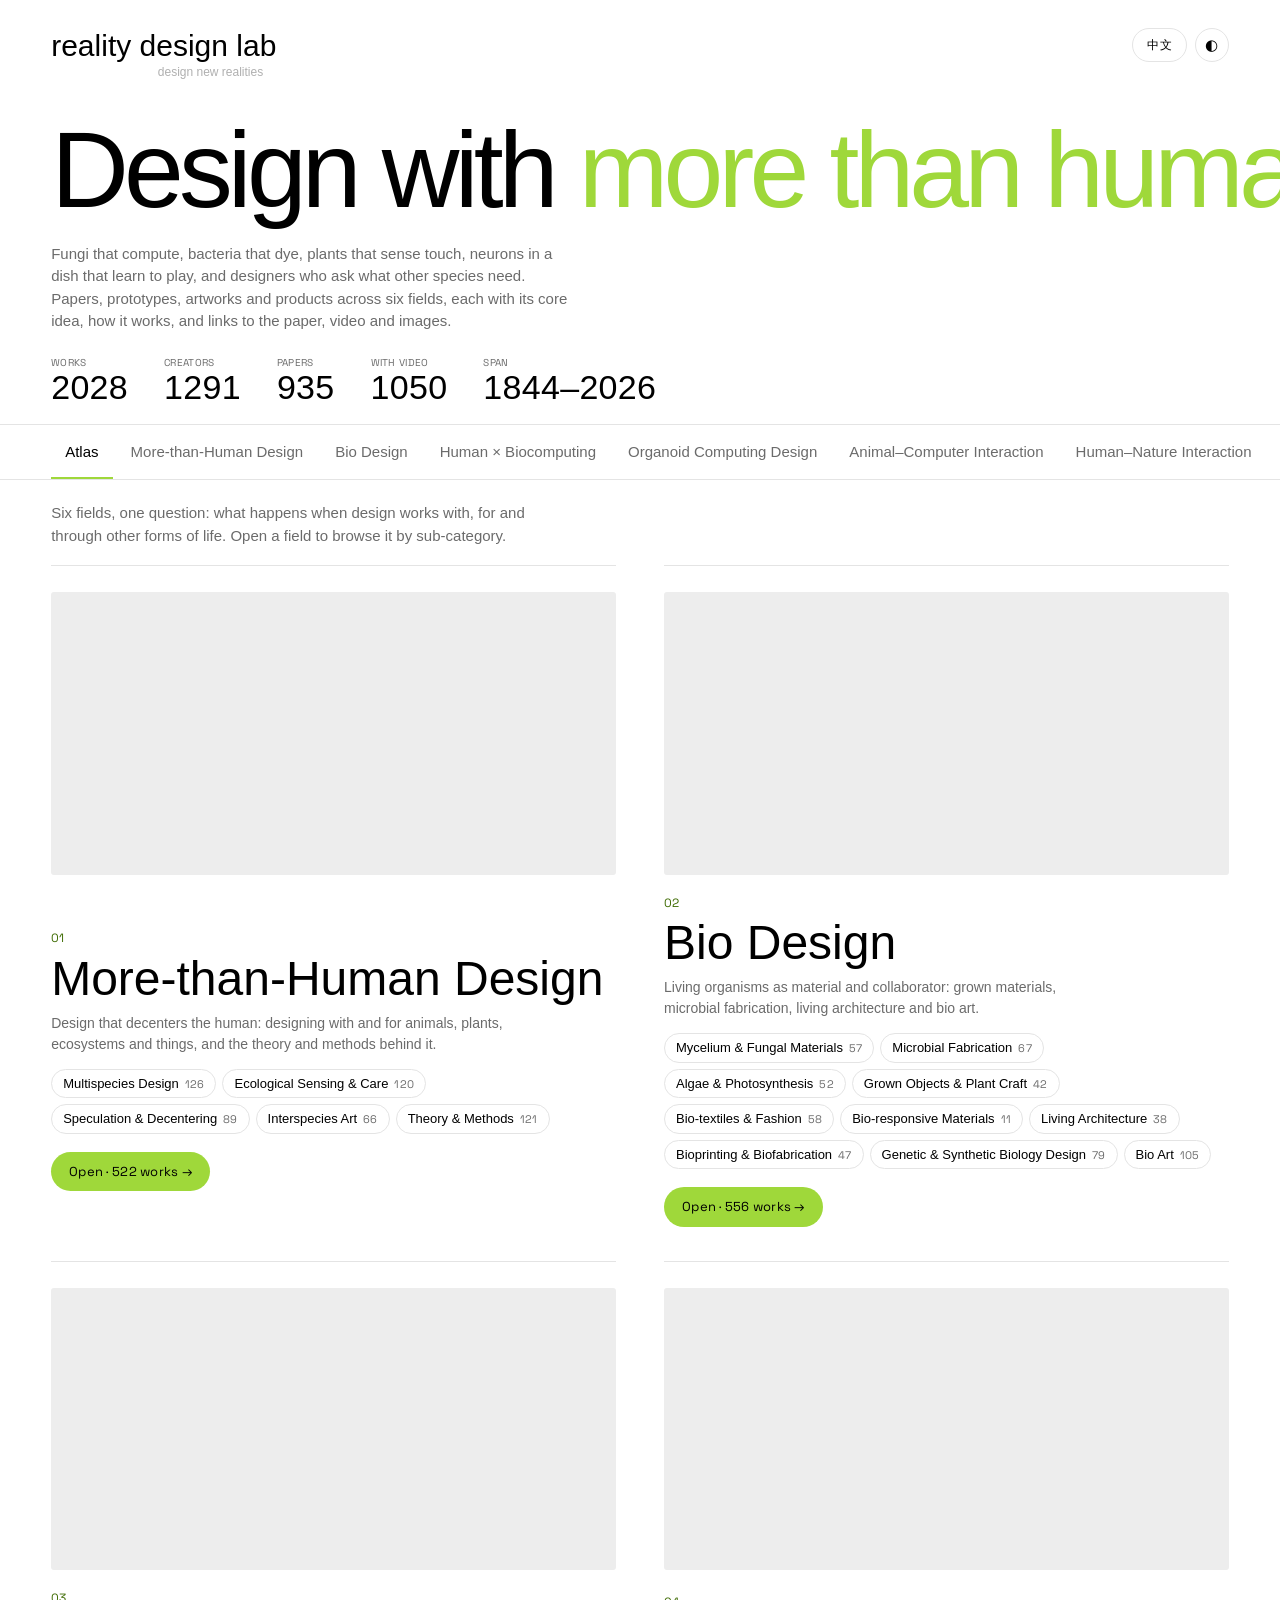
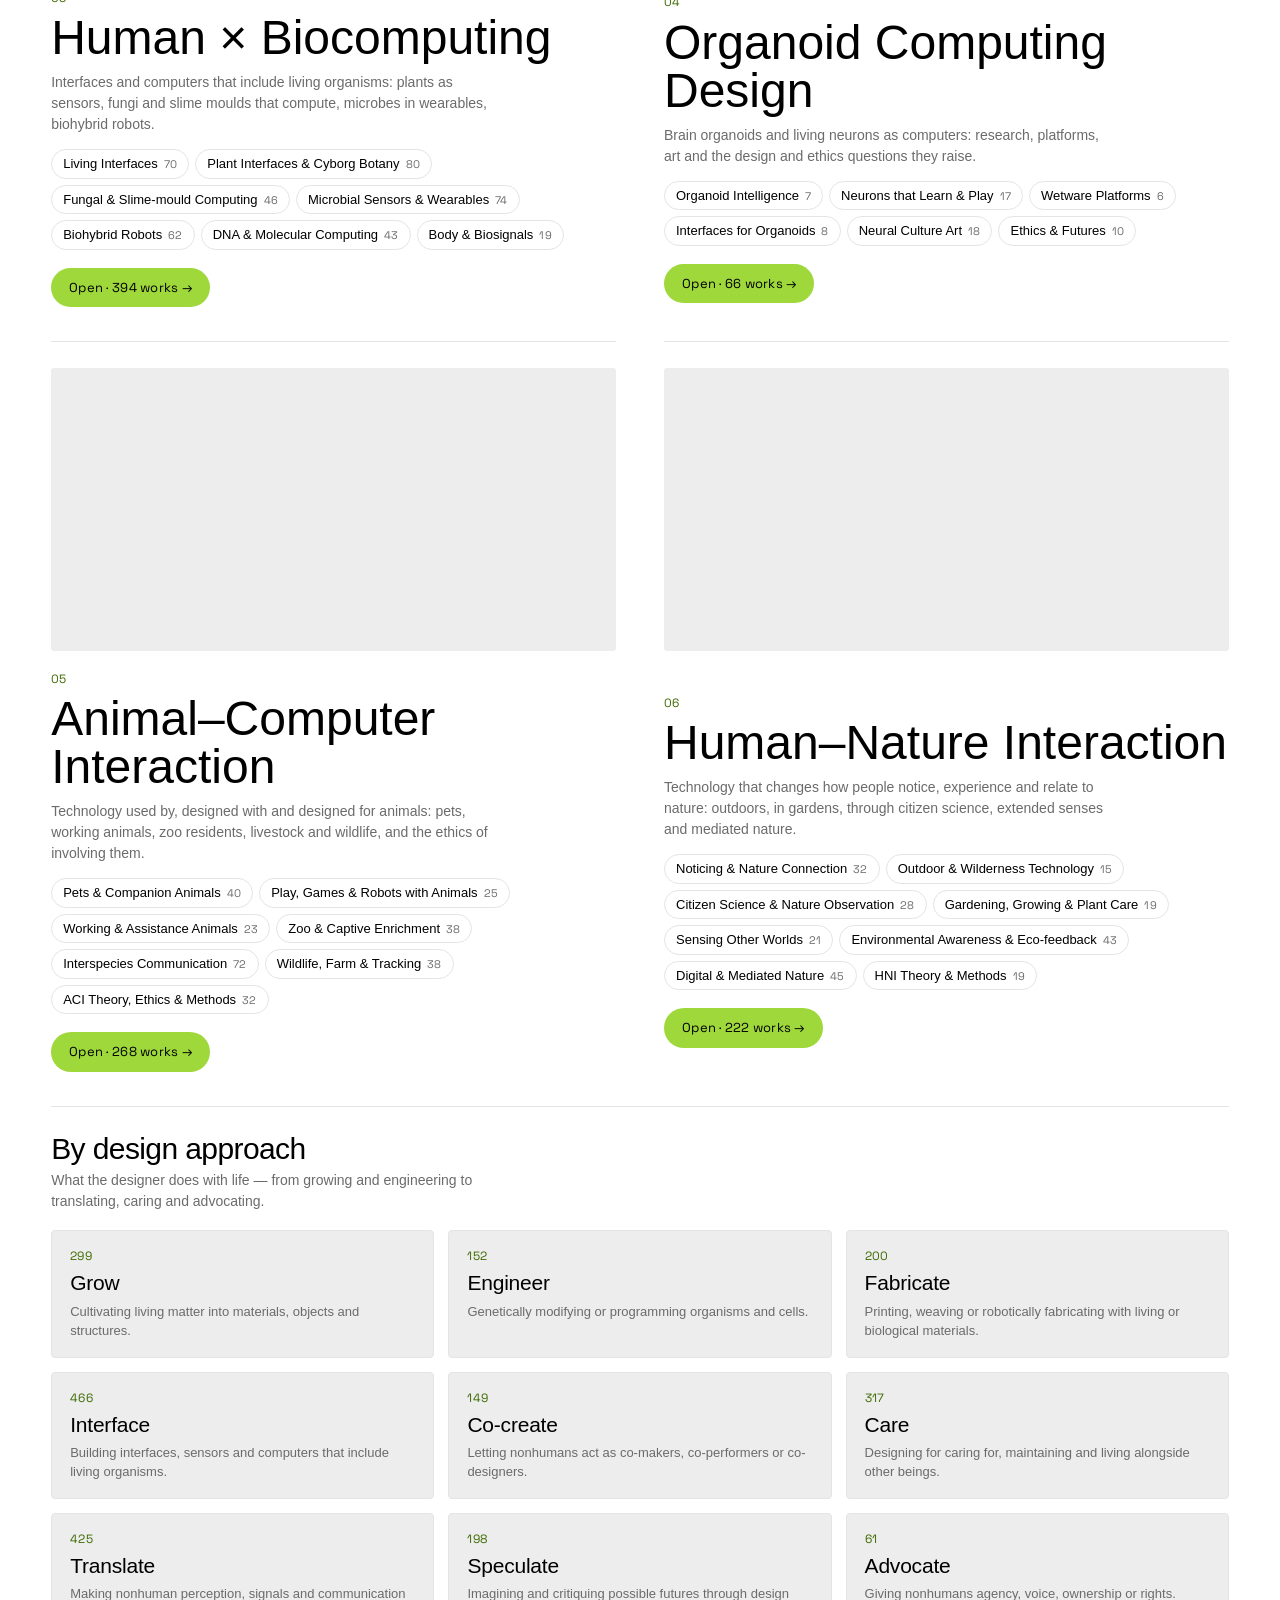
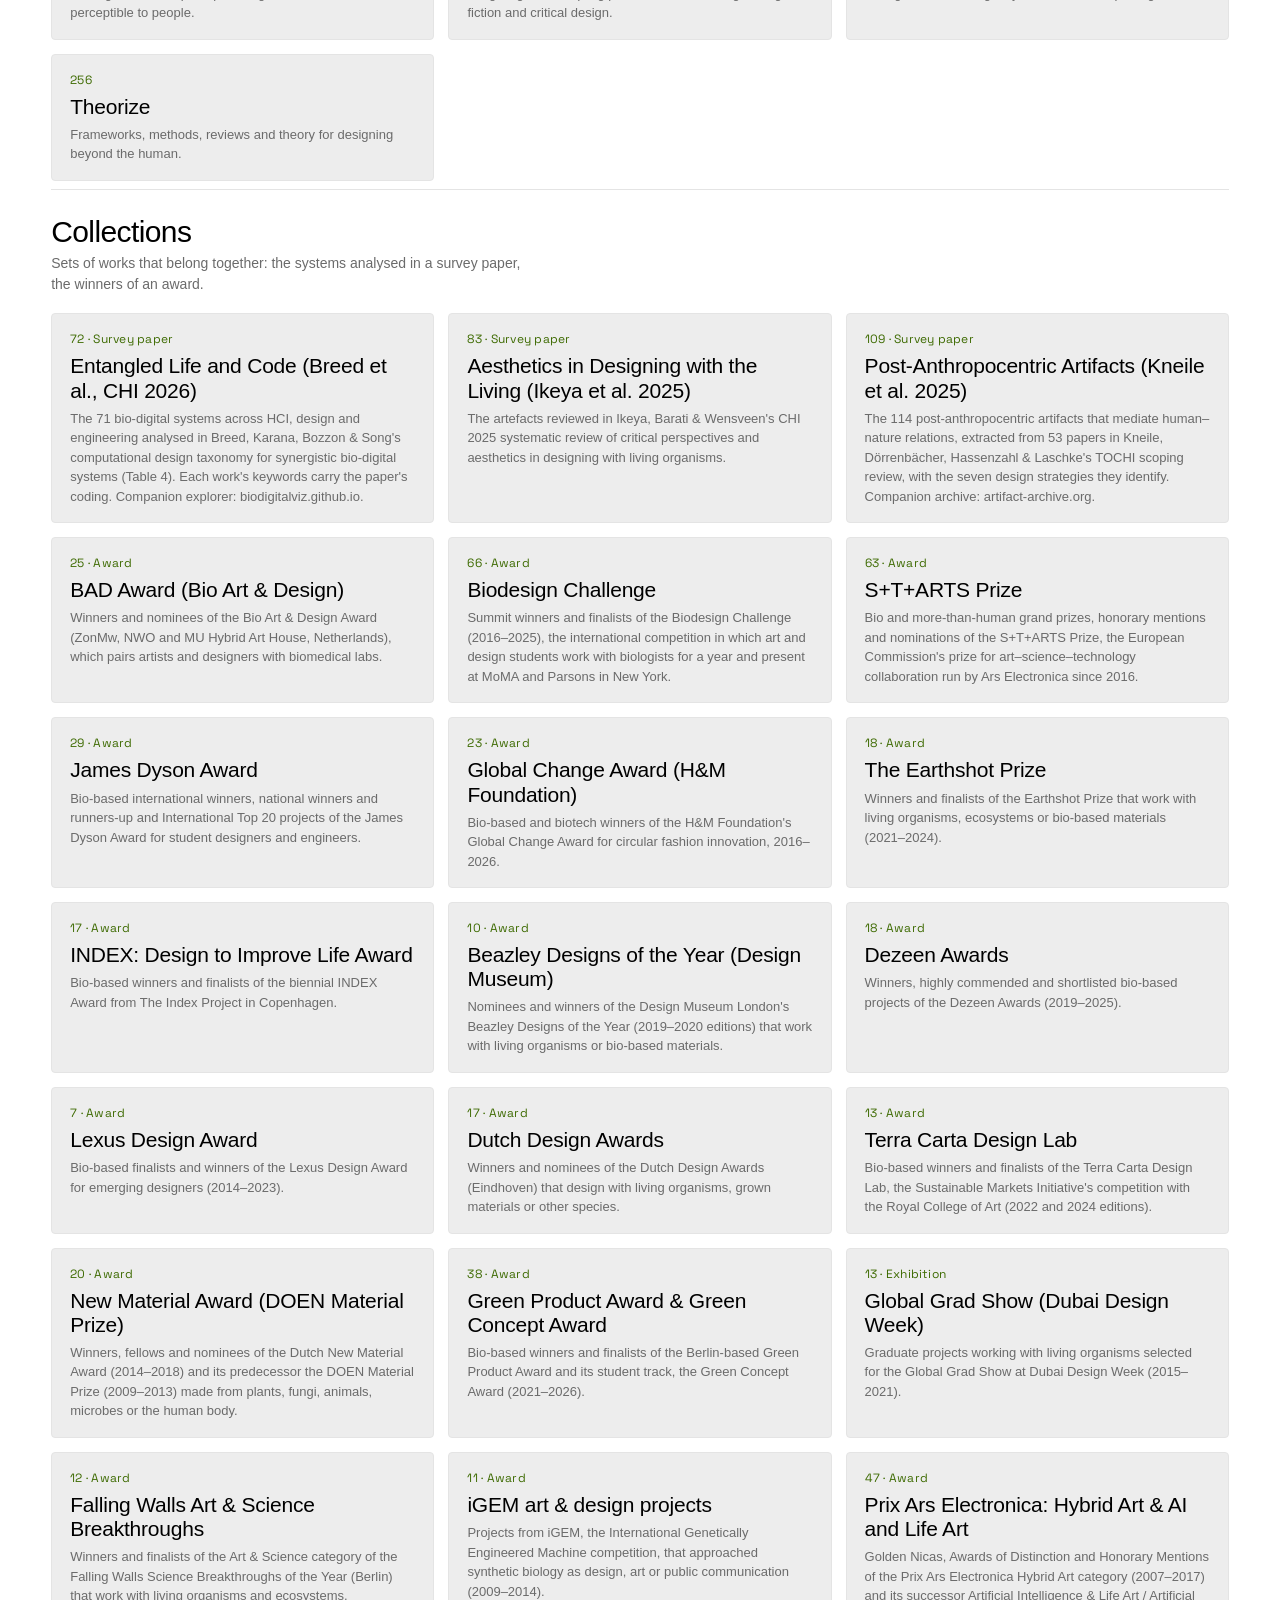
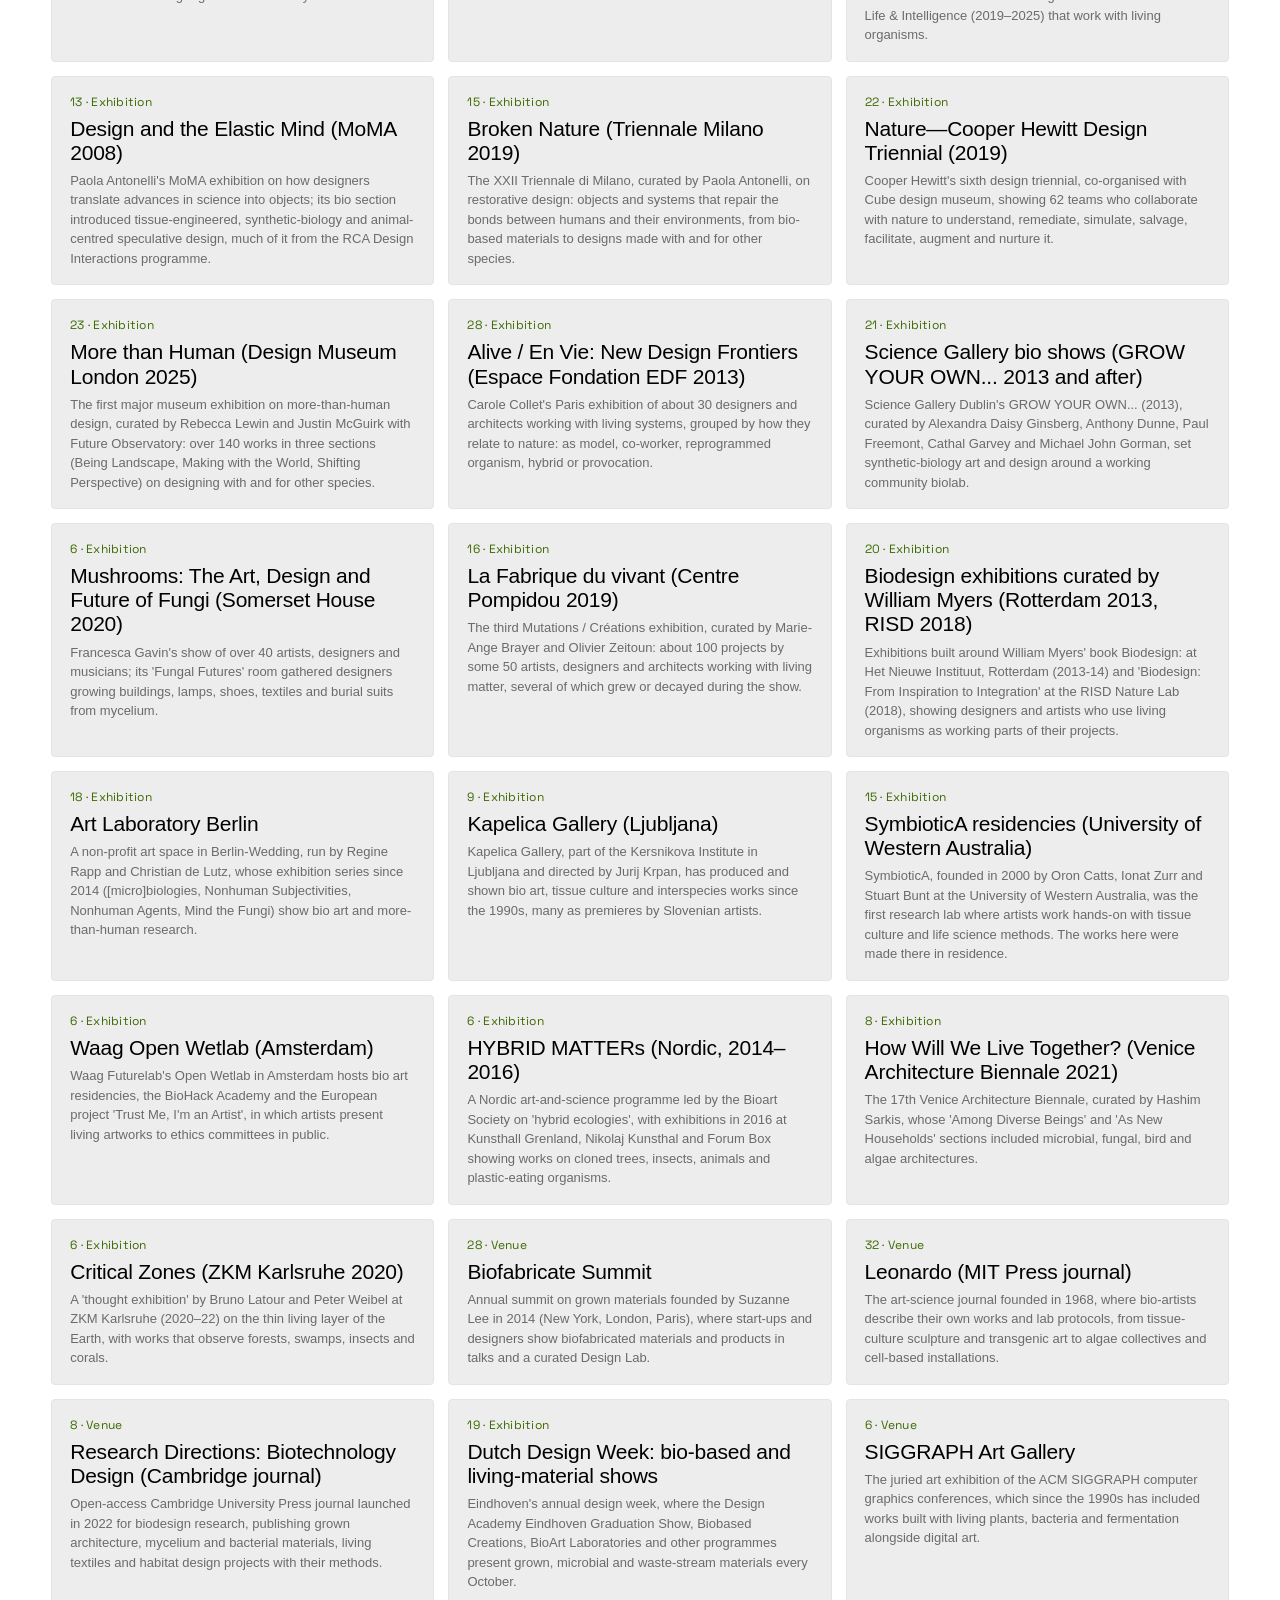
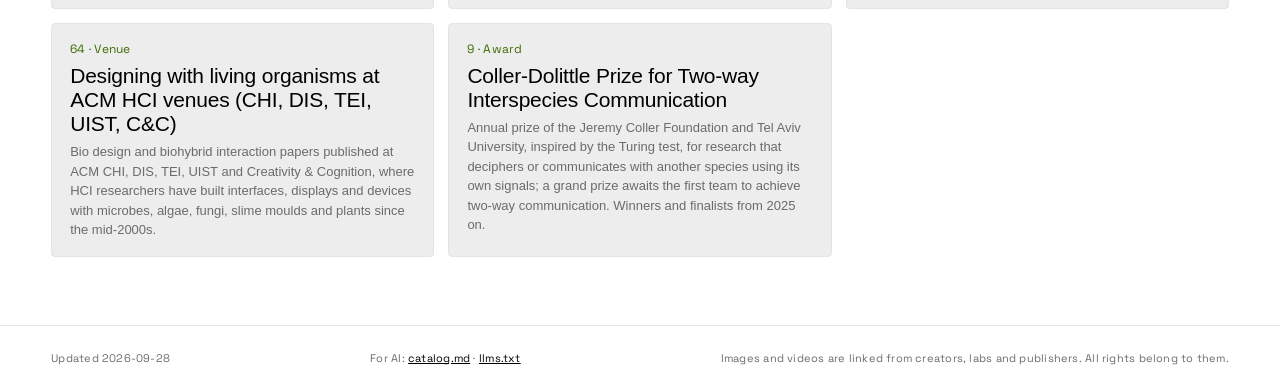
==== index.html @ b01ad22e "feat(orgs): nonhuman minds, AI × animals, digital minds & interspecies communication organizations (" ====
<!doctype html>
<html lang="en">
<head>
<meta charset="utf-8">
<meta name="viewport" content="width=device-width, initial-scale=1, viewport-fit=cover">
<title>More than Human Inspire</title>
<meta name="description" content="More-than-Human Design, Bio Design, Human × Biocomputing and Organoid Computing Design: papers, prototypes, artworks and products with images, videos and paper links. By Reality Design Lab.">
<meta property="og:title" content="More than Human Inspire">
<meta property="og:description" content="Design with more than humans: fungi that compute, bacteria that dye, plants that sense, neurons that learn. A bilingual gallery by Reality Design Lab.">
<link rel="alternate" type="text/markdown" href="catalog.md" title="Full catalog for AI (Markdown)">
<link rel="preconnect" href="https://fonts.googleapis.com">
<link rel="preconnect" href="https://fonts.gstatic.com" crossorigin>
<link href="https://fonts.googleapis.com/css2?family=Space+Grotesk:wght@400;500&display=swap" rel="stylesheet">
<link rel="stylesheet" href="assets/app.css?v=1790591097">
</head>
<body>

<header class="masthead">
  <div class="masthead__top">
    <a class="brand" href="https://reality.design" target="_blank" rel="noopener" aria-label="reality design lab">
      <span class="brand__name">reality design lab</span>
      <span class="brand__tag">design new realities</span>
    </a>
    <div class="masthead__tools">
      <button class="lang-toggle mono" id="langToggle" type="button" aria-label="Switch language"></button>
      <button class="theme-toggle mono" id="themeToggle" type="button" aria-label="Toggle light or dark theme">◐</button>
    </div>
  </div>
  <h1 class="title" data-i18n-html="title"></h1>
  <p class="lede" data-i18n="lede"></p>
  <dl class="stats mono" id="stats"></dl>
</header>

<nav class="tabs" id="tabs" role="tablist" aria-label="Views"></nav>

<section class="filters" id="filters" aria-label="Filters">
  <div class="filters__row">
    <label class="search">
      <span class="visually-hidden" data-i18n="search_label"></span>
      <input id="q" type="search" autocomplete="off">
    </label>
    <div class="chips" id="eraChips"></div>
    <select id="sort" class="mono" aria-label="Sort">
      <option value="new" data-i18n="sort_new"></option>
      <option value="old" data-i18n="sort_old"></option>
      <option value="creator" data-i18n="sort_creator"></option>
    </select>
    <button id="hasVideo" class="chip" type="button" aria-pressed="false" data-i18n="has_video"></button>
    <button id="hasPaper" class="chip" type="button" aria-pressed="false" data-i18n="has_paper"></button>
    <button id="clear" class="mono clear" type="button" data-i18n="clear"></button>
  </div>
  <div class="facets" id="facetChips"></div>
  <div class="active-creator mono" id="activeCreator" hidden></div>
</section>

<main id="main">
  <div id="view-atlas" class="view"><div id="atlas"></div></div>
  <div id="view-field" class="view"><div id="fieldHead"></div><div id="fieldGrid"></div></div>
  <div id="view-collections" class="view"><div id="collectionList"></div></div>
  <div id="view-orgs" class="view"><div id="orgHead"></div><div id="orgList"></div></div>
  <div id="view-works" class="view"><p class="count mono" id="worksCount"></p><div class="grid" id="grid"></div></div>
  <div id="view-papers" class="view"><div id="papersHead"></div><div id="paperTable"></div></div>
  <div id="view-creators" class="view"><div id="creatorList"></div></div>
  <div id="view-starred" class="view"><div id="starredHead"></div><div class="grid" id="starGrid"></div></div>
  <p class="empty" id="empty" hidden></p>
</main>

<footer class="foot mono">
  <span id="generated"></span>
  <span data-i18n-html="foot_ai"></span>
  <span data-i18n="foot_rights"></span>
</footer>

<dialog id="player" class="player" aria-label="Work details">
  <div class="player__inner">
    <div class="player__media" id="playerMedia"></div>
    <aside class="player__info" id="playerInfo"></aside>
    <button class="player__close mono" id="playerClose" type="button" aria-label="Close">ESC ✕</button>
    <button class="player__nav player__nav--prev" id="prev" type="button" aria-label="Previous">←</button>
    <button class="player__nav player__nav--next" id="next" type="button" aria-label="Next">→</button>
  </div>
</dialog>

<div class="toast mono" id="toast" role="status" hidden></div>

<script src="data/entries.js?v=1790591097"></script>
<script src="assets/i18n.js?v=1790591097"></script>
<script src="assets/export.js?v=1790591097"></script>
<script src="assets/app.js?v=1790591097"></script>
</body>
</html>
---- assets/app.css ----
@font-face { font-family: "NeueMontreal"; src: url("https://reality.design/_next/static/media/7ea4fad17578d667-s.p.woff2") format("woff2"); font-weight: 300; font-style: normal; font-display: swap; }
@font-face { font-family: "NeueMontreal"; src: url("https://reality.design/_next/static/media/2083ff70ac450b74-s.p.woff2") format("woff2"); font-weight: 400; font-style: normal; font-display: swap; }
@font-face { font-family: "NeueMontreal"; src: url("https://reality.design/_next/static/media/26526ac531e30f7a-s.p.woff2") format("woff2"); font-weight: 400; font-style: italic; font-display: swap; }
@font-face { font-family: "NeueMontreal"; src: url("https://reality.design/_next/static/media/d35191c5da15b061-s.p.woff2") format("woff2"); font-weight: 500; font-style: normal; font-display: swap; }
@font-face { font-family: "NeueMontreal"; src: url("https://reality.design/_next/static/media/c8be08e29f82f2cc-s.p.woff2") format("woff2"); font-weight: 700; font-style: normal; font-display: swap; }

/* NeueMontreal is loaded from reality.design (licensed there; not redistributed in this repo). */
/* Reality Design Lab palette (white / #ededed / greys / black) with a lichen-green accent for More than Human */
:root {
  --bg: #0a0a0a;
  --bg-2: #171717;
  --ink: #f4f4f4;
  --muted: #9b9b9b;
  --line: #272727;
  --brand-sub: #6b6b6b;
  --accent: #b5e655;
  --accent-text: #c3ee6e;
  --accent-ink: #000;
  --card: #111;
  --shadow: 0 30px 80px rgba(0, 0, 0, .6);
  --serif: "NeueMontreal", "Helvetica Neue", Arial, "PingFang SC", "Noto Sans SC", sans-serif;
  --sans: "NeueMontreal", "Helvetica Neue", Arial, "PingFang SC", "Noto Sans SC", sans-serif;
  --mono: "Space Grotesk", "Helvetica Neue", Arial, "PingFang SC", sans-serif;
  color-scheme: dark;
}
:root[data-theme="light"] {
  --bg: #fff;
  --bg-2: #ededed;
  --ink: #000;
  --muted: #6b6b6b;
  --line: #e4e4e4;
  --brand-sub: #b0b0b0;
  --accent: #9fd83a;
  --accent-text: #3d6a00;
  --accent-ink: #000;
  --card: #fff;
  --shadow: 0 30px 80px rgba(0, 0, 0, .12);
  color-scheme: light;
}
@media (prefers-color-scheme: light) {
  :root:not([data-theme="dark"]) {
    --bg: #fff; --bg-2: #ededed; --ink: #000; --muted: #6b6b6b; --line: #e4e4e4; --brand-sub: #b0b0b0;
    --accent: #9fd83a; --accent-text: #3d6a00; --accent-ink: #000; --card: #fff; --shadow: 0 30px 80px rgba(0, 0, 0, .12);
    color-scheme: light;
  }
}

* { box-sizing: border-box; }
html { scroll-behavior: smooth; }
body {
  margin: 0; background: var(--bg); color: var(--ink);
  font: 15px/1.5 var(--sans); -webkit-font-smoothing: antialiased;
  overflow-x: hidden;
}
.mono { font-family: var(--mono); letter-spacing: .02em; }
.zh { font-family: "PingFang SC", "Noto Sans SC", var(--sans); }
[hidden] { display: none !important; }
.visually-hidden { position: absolute; width: 1px; height: 1px; overflow: hidden; clip: rect(0 0 0 0); }
button { font: inherit; color: inherit; cursor: pointer; }
a { color: inherit; }


/* ---------- masthead ---------- */
.masthead { padding: 28px clamp(16px, 4vw, 56px) 20px; border-bottom: 1px solid var(--line); }
.masthead__top { display: flex; justify-content: space-between; align-items: flex-start; gap: 12px; }
/* The reality.design wordmark, same type, sizes and greys as the lab site's header. */
.brand { display: inline-block; width: 13.25rem; max-width: 100%; text-align: right; text-decoration: none; font-family: "NeueMontreal", "Helvetica Neue", Arial, sans-serif; font-weight: 400; }
.brand__name { display: block; white-space: nowrap; font-size: 1.875rem; line-height: 2.25rem; color: var(--ink); }
.brand__tag { display: block; font-size: .75rem; line-height: 1.43; color: var(--brand-sub); transition: color .15s; }
.brand:hover .brand__tag { color: var(--ink); }
.theme-toggle { background: none; border: 1px solid var(--line); border-radius: 99px; width: 34px; height: 34px; }
.title {
  font: 400 clamp(22px, 8.4vw, 150px)/1 var(--serif); letter-spacing: -.045em;
  margin: 36px 0 18px; white-space: nowrap;
  animation: rise .9s cubic-bezier(.2, .7, .1, 1) both;
}
.title em { color: var(--accent); font-style: normal; }
:lang(zh) .title { font-size: clamp(28px, 9.6vw, 160px); letter-spacing: -.02em; }
.lede { max-width: 62ch; color: var(--muted); margin: 0 0 22px; animation: rise .9s .12s cubic-bezier(.2, .7, .1, 1) both; }
.lede .zh { display: inline-block; margin-top: 6px; font-size: 14px; }
.stats { display: flex; flex-wrap: wrap; gap: 8px 36px; margin: 0; animation: rise .9s .22s both; }
.stats div { display: flex; flex-direction: column; }
.stats dt { font-size: 10px; color: var(--muted); text-transform: uppercase; }
.stats dd { margin: 0; font: 400 34px/1 var(--serif); }
@keyframes rise { from { opacity: 0; transform: translateY(14px); } to { opacity: 1; transform: none; } }

/* ---------- tabs + filters ---------- */
.tabs { display: flex; gap: 4px; padding: 0 clamp(16px, 4vw, 56px); border-bottom: 1px solid var(--line); overflow-x: auto; }
.tab {
  background: none; border: 0; padding: 16px 14px 14px; font-size: 15px; color: var(--muted);
  border-bottom: 2px solid transparent; white-space: nowrap;
}
.tab .zh { font-size: 12px; margin-left: 4px; }
.tab[aria-selected="true"] { color: var(--ink); border-bottom-color: var(--accent); }

.filters {
  position: sticky; top: 0; z-index: 20; background: color-mix(in srgb, var(--bg) 88%, transparent);
  backdrop-filter: blur(14px); -webkit-backdrop-filter: blur(14px);
  padding: 12px clamp(16px, 4vw, 56px); border-bottom: 1px solid var(--line);
  display: flex; flex-direction: column; gap: 10px;
}
.filters__row { display: flex; flex-wrap: wrap; gap: 10px; align-items: center; }
.search { flex: 1 1 240px; min-width: 0; }
.search input {
  width: 100%; background: var(--bg-2); border: 1px solid var(--line); color: var(--ink);
  border-radius: 8px; padding: 9px 12px; font: 14px var(--sans); outline: none;
}
.search input:focus { border-color: var(--accent); }
select, .clear {
  background: var(--bg-2); border: 1px solid var(--line); color: var(--ink);
  border-radius: 8px; padding: 8px 10px; font-size: 12px;
}
.chips { display: flex; gap: 6px; flex-wrap: wrap; }
.chips--interaction { flex-wrap: nowrap; overflow-x: auto; padding-bottom: 2px; scrollbar-width: thin; }
.chip {
  border: 1px solid var(--line); background: transparent; border-radius: 99px;
  padding: 5px 11px; font: 12px var(--mono); white-space: nowrap; color: var(--ink);
  transition: background .15s, border-color .15s;
}
.chip small { color: var(--muted); margin-left: 4px; }
.chip .zh { font-size: 11px; color: var(--muted); margin-left: 4px; }
.chip:hover { border-color: var(--muted); }
.chip[aria-pressed="true"] { background: var(--accent); color: var(--accent-ink); border-color: var(--accent); }
.chip[aria-pressed="true"] small, .chip[aria-pressed="true"] .zh { color: var(--accent-ink); opacity: .75; }
.active-creator { font-size: 12px; display: flex; gap: 8px; align-items: center; }
.active-creator button { background: none; border: 1px solid var(--line); border-radius: 99px; padding: 2px 9px; }

/* ---------- works grid ---------- */
main { padding: 22px clamp(16px, 4vw, 56px) 60px; min-height: 60vh; }
.view { display: none; }
.view.is-on { display: block; }
.count { color: var(--muted); font-size: 12px; margin: 0 0 16px; }
.grid { align-items: start; display: grid; grid-template-columns: repeat(auto-fill, minmax(min(100%, 270px), 1fr)); gap: 28px 20px; }
.card { background: none; border: 0; padding: 0; text-align: left; display: flex; flex-direction: column; justify-content: flex-start; align-self: start; width: 100%; }
.card__media { position: relative; aspect-ratio: 16 / 10; background: var(--bg-2); overflow: hidden; border-radius: 3px; }
.card__media img, .card__media video { width: 100%; height: 100%; object-fit: cover; display: block; transition: transform .6s cubic-bezier(.2, .7, .1, 1), filter .4s; filter: saturate(.85); }
.card:hover .card__media img, .card:hover .card__media video, .card:focus-visible .card__media img { transform: scale(1.045); filter: saturate(1.1); }
.ph { position: absolute; inset: 0; display: grid; place-items: center; padding: 18px; text-align: center; font: italic 20px/1.2 var(--serif); color: var(--muted); background: radial-gradient(circle at 30% 20%, color-mix(in srgb, var(--accent) 12%, transparent), transparent 60%), var(--bg-2); }

/* AR tracking brackets: lock on at hover */
.br { position: absolute; width: 18px; height: 18px; border: 1.5px solid var(--accent); opacity: 0; transition: all .35s cubic-bezier(.2, .7, .1, 1); pointer-events: none; }
.br--tl { top: 14px; left: 14px; border-right: 0; border-bottom: 0; }
.br--tr { top: 14px; right: 14px; border-left: 0; border-bottom: 0; }
.br--bl { bottom: 14px; left: 14px; border-right: 0; border-top: 0; }
.br--br { bottom: 14px; right: 14px; border-left: 0; border-top: 0; }
.card:hover .br, .card:focus-visible .br { opacity: 1; }
.card:hover .br--tl, .card:focus-visible .br--tl { top: 8px; left: 8px; }
.card:hover .br--tr, .card:focus-visible .br--tr { top: 8px; right: 8px; }
.card:hover .br--bl, .card:focus-visible .br--bl { bottom: 8px; left: 8px; }
.card:hover .br--br, .card:focus-visible .br--br { bottom: 8px; right: 8px; }
.card__src { position: absolute; top: 10px; right: 12px; font: 10px var(--mono); color: #fff; background: rgba(0, 0, 0, .55); padding: 2px 6px; border-radius: 3px; text-transform: uppercase; }
.card__year { position: absolute; left: 12px; bottom: 10px; font: 11px var(--mono); color: #fff; background: rgba(0, 0, 0, .55); padding: 2px 6px; border-radius: 3px; }
.card:focus-visible { outline: none; }
.card:focus-visible .card__media { outline: 2px solid var(--accent); outline-offset: 3px; }
.card__title { font: 400 22px/1.12 var(--serif); letter-spacing: -.02em; margin: 12px 0 4px; }
.card__meta { font: 12px var(--mono); color: var(--muted); }
.card__idea { font-size: 13px; color: var(--muted); margin-top: 6px; display: -webkit-box; -webkit-line-clamp: 2; -webkit-box-orient: vertical; overflow: hidden; }
.tags { display: flex; flex-wrap: wrap; gap: 4px; margin-top: 8px; }
.tag { font: 10px var(--mono); color: var(--muted); border: 1px solid var(--line); border-radius: 3px; padding: 1px 6px; text-transform: uppercase; }

/* ---------- creators ---------- */
.creator { border-top: 1px solid var(--line); padding: 28px 0; display: grid; grid-template-columns: minmax(0, 340px) minmax(0, 1fr); gap: 28px; }
.creator__name { font: 400 38px/1 var(--serif); letter-spacing: -.02em; margin: 0 0 8px; }
.creator__name button { background: none; border: 0; padding: 0; text-align: left; font: inherit; }
.creator__name button:hover { color: var(--accent); }
.creator__role { font: 12px var(--mono); color: var(--muted); margin: 0 0 12px; }
.creator__bio { margin: 0 0 8px; font-size: 14px; }
.creator__why { margin: 0 0 12px; font-size: 14px; color: var(--muted); font-style: italic; }
.links { display: flex; flex-wrap: wrap; gap: 6px; margin-bottom: 10px; }
.links a { font: 11px var(--mono); text-decoration: none; border: 1px solid var(--line); padding: 2px 8px; border-radius: 99px; }
.links a:hover { border-color: var(--accent); color: var(--accent); }
.web { font: 11px var(--mono); color: var(--muted); }
.web button { background: none; border: 0; padding: 0; text-decoration: underline; text-underline-offset: 2px; color: var(--ink); font: inherit; margin-right: 6px; }
.web button:hover { color: var(--accent); }
.strip { align-items: flex-start; display: flex; gap: 14px; overflow-x: auto; padding-bottom: 8px; scroll-snap-type: x proximity; scrollbar-width: thin; }
.strip .cardwrap { flex: 0 0 min(240px, 70vw); scroll-snap-align: start; }
.strip .card__title { font-size: 18px; }

/* ---------- modules ---------- */
.module { border-top: 1px solid var(--line); padding: 30px 0; }
.module__head { display: flex; flex-wrap: wrap; align-items: baseline; gap: 6px 18px; margin-bottom: 6px; }
.module__num { font: 12px var(--mono); color: var(--accent-text); }
.module__title { font: 400 40px/1 var(--serif); letter-spacing: -.02em; margin: 0; }
.module__zh { font-size: 18px; color: var(--muted); }
.module__desc { color: var(--muted); max-width: 70ch; margin: 4px 0 16px; font-size: 14px; }
.module__all { font: 12px var(--mono); background: none; border: 1px solid var(--line); border-radius: 99px; padding: 3px 10px; margin-left: auto; }
.module__all:hover { border-color: var(--accent); color: var(--accent); }

.empty { text-align: center; color: var(--muted); font: italic 26px var(--serif); padding: 60px 0; }
.foot { display: flex; flex-wrap: wrap; justify-content: space-between; gap: 10px; padding: 24px clamp(16px, 4vw, 56px); border-top: 1px solid var(--line); font-size: 11px; color: var(--muted); }

/* ---------- player dialog ---------- */
.player { padding: 0; border: 0; background: transparent; max-width: none; max-height: none; width: 100vw; height: 100vh; margin: 0; }
.player::backdrop { background: color-mix(in srgb, var(--bg) 82%, transparent); backdrop-filter: blur(10px); }
.player__inner {
  position: relative; margin: 4vh auto; width: min(1280px, 94vw); max-height: 92vh;
  display: grid; grid-template-columns: minmax(0, 1fr) 360px; background: var(--card);
  border: 1px solid var(--line); box-shadow: var(--shadow); border-radius: 6px; overflow: hidden;
  animation: rise .35s cubic-bezier(.2, .7, .1, 1);
}
.player__media { background: #000; display: flex; align-items: center; justify-content: center; min-height: 300px; }
.player__media .frame { width: 100%; aspect-ratio: 16 / 9; border: 0; display: block; }
.player__media .frame--tweet { aspect-ratio: auto; width: min(550px, 100%); height: min(84vh, 780px); background: transparent; color-scheme: normal; }
.player__media:has(.frame--tweet) { background: var(--bg-2); }
.player__media video { width: 100%; max-height: 92vh; display: block; }
.offsite { position: relative; display: block; width: 100%; aspect-ratio: 16 / 9; color: #fff; text-decoration: none; background: #000; }
.offsite img { width: 100%; height: 100%; object-fit: cover; opacity: .55; display: block; }
.offsite__btn { position: absolute; left: 50%; top: 50%; transform: translate(-50%, -50%); background: var(--accent); color: var(--accent-ink); padding: 12px 20px; border-radius: 99px; font-size: 14px; white-space: nowrap; }
.offsite__note { position: absolute; left: 0; right: 0; bottom: 14px; text-align: center; font-size: 11px; opacity: .8; }
.offsite:hover .offsite__btn { filter: brightness(1.1); }
.player__info { padding: 26px 24px 24px; overflow-y: auto; max-height: 92vh; border-left: 1px solid var(--line); }
.player__info h2 { font: 400 32px/1.05 var(--serif); letter-spacing: -.02em; margin: 18px 0 8px; }
.player__info .meta { font: 12px var(--mono); color: var(--muted); }
.player__info p { font-size: 14px; }
.who { display: flex; flex-wrap: wrap; gap: 6px; margin: 10px 0; }
.who button { background: none; border: 1px solid var(--line); border-radius: 99px; padding: 3px 10px; font: 12px var(--mono); }
.who button:hover { border-color: var(--accent); color: var(--accent); }
.note { border-left: 2px solid var(--accent); padding: 8px 12px; margin: 14px 0; background: var(--bg-2); }
.note b { display: block; font: 10px var(--mono); color: var(--muted); letter-spacing: .06em; text-transform: uppercase; margin-bottom: 2px; }
.note p { margin: 0; }
.player__close { position: absolute; top: 10px; right: 12px; z-index: 3; background: var(--bg-2); border: 1px solid var(--line); border-radius: 99px; padding: 4px 10px; font-size: 11px; }
.player__nav { position: absolute; bottom: 12px; z-index: 3; width: 36px; height: 36px; border-radius: 99px; background: var(--bg-2); border: 1px solid var(--line); }
.player__nav--prev { right: 60px; }
.player__nav--next { right: 16px; }
.watch { display: inline-block; margin-top: 12px; margin-right: 8px; font: 12px var(--mono); color: var(--accent-text); }

@media (max-width: 860px) {
  .creator { grid-template-columns: 1fr; gap: 14px; }
  .player__inner { grid-template-columns: 1fr; margin: 0; width: 100vw; max-height: 100vh; height: 100vh; border-radius: 0; overflow-y: auto; }
  .player__info { max-height: none; border-left: 0; border-top: 1px solid var(--line); padding-bottom: 70px; }
  .player__media .frame--tweet { height: 70vh; }
}
@media (prefers-reduced-motion: reduce) {
  *, *::before, *::after { animation: none !important; transition: none !important; }
}

/* ---------- Key Creators ---------- */
.keys__lede { color: var(--muted); max-width: 62ch; margin: 0 0 8px; font-size: 15px; }
.kgroup { border-top: 1px solid var(--line); padding: 30px 0 10px; }
.kgroup__head { display: flex; flex-wrap: wrap; align-items: baseline; gap: 6px 14px; }
.kgroup__title { font: 400 40px/1 var(--serif); letter-spacing: -.02em; margin: 0; text-wrap: balance; }
.kgroup__zh { font-size: 18px; color: var(--muted); }
.kgroup__desc { color: var(--muted); max-width: 62ch; margin: 6px 0 20px; font-size: 14px; }
.kgrid { display: grid; grid-template-columns: repeat(auto-fit, minmax(min(100%, 300px), 1fr)); gap: 28px 22px; align-items: start; }
.kc { background: none; border: 0; padding: 0; text-align: left; display: flex; flex-direction: column; width: 100%; }
.kc__collage { position: relative; display: grid; grid-template-columns: 2fr 1fr; grid-template-rows: 1fr 1fr; gap: 3px; aspect-ratio: 16 / 9; max-width: 100%; overflow: hidden; border-radius: 3px; background: var(--bg-2); }
.kc__shot { position: relative; overflow: hidden; background: var(--bg-2); }
.kc__shot--a { grid-row: 1 / 3; }
.kc__shot img, .kc__shot video { width: 100%; height: 100%; object-fit: cover; display: block; filter: saturate(.85); transition: transform .6s cubic-bezier(.2, .7, .1, 1), filter .4s; }
.kc__shot .ph { font-size: 14px; padding: 8px; }
.kc:hover .kc__shot img, .kc:focus-visible .kc__shot img { transform: scale(1.05); filter: saturate(1.1); }
.kc:hover .br, .kc:focus-visible .br { opacity: 1; }
.kc:hover .br--tl, .kc:focus-visible .br--tl { top: 8px; left: 8px; }
.kc:hover .br--tr, .kc:focus-visible .br--tr { top: 8px; right: 8px; }
.kc:hover .br--bl, .kc:focus-visible .br--bl { bottom: 8px; left: 8px; }
.kc:hover .br--br, .kc:focus-visible .br--br { bottom: 8px; right: 8px; }
.kc:focus-visible { outline: none; }
.kc:focus-visible .kc__collage { outline: 2px solid var(--accent); outline-offset: 3px; }
.kc__body { padding-top: 12px; display: flex; flex-direction: column; gap: 6px; }
.kc__name { font: 400 28px/1.05 var(--serif); letter-spacing: -.02em; text-wrap: balance; }
.kc__tag { margin: 0; font-size: 14px; color: var(--ink); }
.kc__meta { font-size: 11px; color: var(--accent-text); }
.key-badge { display: inline-block; margin: 0 0 12px; background: none; border: 1px solid var(--accent); color: var(--accent-text); border-radius: 99px; padding: 3px 10px; font-size: 11px; }
.key-badge:hover { background: var(--accent); color: var(--accent-ink); }
.chip--key[aria-pressed="true"] { background: var(--accent); color: var(--accent-ink); border-color: var(--accent); }

/* ---------- language toggle, stars, starred view, toast ---------- */
.masthead__tools { display: flex; gap: 8px; align-items: center; }
.lang-toggle { background: none; border: 1px solid var(--line); border-radius: 99px; height: 34px; padding: 0 14px; font-size: 12px; }
.lang-toggle:hover, .theme-toggle:hover { border-color: var(--ink); }
.tab__count { font-size: 11px; color: var(--accent-text); }
.cardwrap { position: relative; }
.star {
  position: absolute; top: 8px; left: 8px; z-index: 2; width: 32px; height: 32px; border-radius: 99px; border: 0;
  background: rgba(0, 0, 0, .55); color: #fff; font-size: 16px; line-height: 1; opacity: 0; transition: opacity .15s, background .15s;
}
.cardwrap:hover .star, .star:focus-visible, .star[aria-pressed="true"] { opacity: 1; }
.star[aria-pressed="true"] { background: var(--accent); color: #000; }
.star:focus-visible { outline: 2px solid var(--accent); outline-offset: 2px; }
@media (hover: none) { .star { opacity: 1; } }
.star-inline { display: inline-block; background: none; border: 1px solid var(--line); border-radius: 99px; padding: 4px 12px; font-size: 12px; margin: 2px 0 6px; }
.star-inline[aria-pressed="true"] { background: var(--accent); border-color: var(--accent); color: #000; }
.starred__head { max-width: 70ch; margin-bottom: 24px; }
.starred__title { font: 400 40px/1 var(--serif); letter-spacing: -.02em; margin: 0 0 10px; }
.starred__lede { color: var(--muted); font-size: 14px; line-height: 1.7; margin: 0 0 16px; }
.starred__empty { font-size: 15px; }
.starred__actions { display: flex; flex-wrap: wrap; gap: 8px; }
.btn { background: none; border: 1px solid var(--line); border-radius: 99px; padding: 9px 16px; font-size: 12px; }
.btn:hover { border-color: var(--ink); }
.btn--accent { background: var(--accent); border-color: var(--accent); color: #000; }
.btn--accent:hover { filter: brightness(1.06); border-color: var(--accent); }
.btn--quiet { color: var(--muted); }
.toast {
  position: fixed; left: 50%; bottom: calc(24px + env(safe-area-inset-bottom, 0px)); transform: translateX(-50%); z-index: 50;
  background: var(--ink); color: var(--bg); padding: 10px 18px; border-radius: 99px; font-size: 12px; box-shadow: var(--shadow);
}
.foot a { color: var(--ink); }
.card__idea { font-size: 13px; color: var(--muted); margin-top: 6px; display: -webkit-box; -webkit-line-clamp: 2; -webkit-box-orient: vertical; overflow: hidden; }


/* ---------- More than Human additions ---------- */
.card__field { font-size: 10px; color: var(--accent-text); text-transform: uppercase; letter-spacing: .05em; margin-top: 12px; }
.card__field + .card__title { margin-top: 4px; }
.ph--paper { display: flex; flex-direction: column; justify-content: flex-end; align-items: flex-start; gap: 8px; text-align: left; padding: 18px; font-style: normal;
  background: radial-gradient(circle at 80% 10%, color-mix(in srgb, var(--accent) 22%, transparent), transparent 55%), var(--bg-2); }
.ph__venue { font-size: 10px; color: var(--accent-text); text-transform: uppercase; letter-spacing: .06em; }
.ph__title { font: 400 19px/1.15 var(--serif); color: var(--ink); letter-spacing: -.01em; display: -webkit-box; -webkit-line-clamp: 4; -webkit-box-orient: vertical; overflow: hidden; }

/* filters */
.chiprow { display: flex; gap: 10px; align-items: baseline; min-width: 0; }
.chiprow__label { flex: 0 0 64px; font-size: 10px; color: var(--muted); text-transform: uppercase; letter-spacing: .06em; }
.chiprow .chips { flex-wrap: nowrap; overflow-x: auto; padding-bottom: 2px; scrollbar-width: thin; }
.facets { display: flex; flex-direction: column; gap: 8px; }

/* atlas */
.keys__lede { color: var(--muted); max-width: 62ch; margin: 0 0 18px; font-size: 15px; }
.atlas { display: grid; grid-template-columns: minmax(0, 1fr); gap: 0 48px; }
@media (min-width: 900px) { .atlas { grid-template-columns: repeat(2, minmax(0, 1fr)); } }
.fieldcard { border-top: 1px solid var(--line); padding: 26px 0 34px; display: grid; grid-template-columns: minmax(0, 1fr); gap: 16px; }
.fieldcard__media { position: relative; display: grid; grid-template-columns: 2fr 1fr; grid-template-rows: 1fr 1fr; gap: 3px; aspect-ratio: 16 / 8; overflow: hidden; border-radius: 3px; background: var(--bg-2); border: 0; padding: 0; }
.fieldcard__media:hover .br, .fieldcard__media:focus-visible .br { opacity: 1; }
.fieldcard__media:hover .br--tl { top: 8px; left: 8px; } .fieldcard__media:hover .br--tr { top: 8px; right: 8px; }
.fieldcard__media:hover .br--bl { bottom: 8px; left: 8px; } .fieldcard__media:hover .br--br { bottom: 8px; right: 8px; }
.fieldcard__media:hover img { transform: scale(1.04); filter: saturate(1.1); }
.kc__shot { position: relative; overflow: hidden; background: var(--bg-2); }
.kc__shot--a { grid-row: 1 / 3; }
.kc__shot img, .kc__shot video { width: 100%; height: 100%; object-fit: cover; display: block; filter: saturate(.85); transition: transform .6s cubic-bezier(.2, .7, .1, 1), filter .4s; }
.kc__shot .ph__title { font-size: 15px; }
.fieldcard__num { font-size: 12px; color: var(--accent-text); }
.fieldcard__title { font: 400 clamp(32px, 4vw, 48px)/1 var(--serif); letter-spacing: -.03em; margin: 6px 0 10px; }
.fieldcard__title button { background: none; border: 0; padding: 0; font: inherit; text-align: left; }
.fieldcard__title button:hover { color: var(--accent-text); }
.fieldcard__desc { color: var(--muted); margin: 0 0 14px; max-width: 58ch; font-size: 14px; }
.sublist { list-style: none; margin: 0 0 18px; padding: 0; display: flex; flex-wrap: wrap; gap: 6px; }
.sublist button { border: 1px solid var(--line); background: none; border-radius: 99px; padding: 4px 11px; font-size: 13px; }
.sublist button:hover { border-color: var(--accent); color: var(--accent-text); }
.sublist small { margin-left: 6px; color: var(--muted); font-size: 11px; }
.tour__start { background: var(--accent); color: var(--accent-ink); border: 0; border-radius: 99px; padding: 10px 18px; font-size: 13px; }
.tour__start:hover { filter: brightness(1.08); }

/* field views (grouped by sub-category) */
.scat-chips { margin: 0 0 8px; }
.scat { border-top: 1px solid var(--line); padding: 26px 0 8px; }
.scat__head { display: flex; align-items: baseline; gap: 12px; }
.scat__title { font: 400 30px/1.05 var(--serif); letter-spacing: -.02em; margin: 0; }
.scat__n { font-size: 12px; color: var(--accent-text); }
.scat__desc { color: var(--muted); font-size: 14px; margin: 6px 0 18px; max-width: 62ch; }

/* papers table */
.papers { width: 100%; border-collapse: collapse; font-size: 14px; }
.papers th { text-align: left; font: 10px var(--mono); color: var(--muted); text-transform: uppercase; letter-spacing: .06em; padding: 8px 10px 8px 0; border-bottom: 1px solid var(--line); }
.papers td { vertical-align: top; padding: 12px 12px 12px 0; border-bottom: 1px solid var(--line); }
.papers td:first-child { color: var(--muted); font-size: 12px; white-space: nowrap; }
.papers__title { background: none; border: 0; padding: 0; text-align: left; font: 400 17px/1.25 var(--serif); letter-spacing: -.01em; }
.papers__title:hover { color: var(--accent-text); }
.papers__who { font: 12px var(--mono); color: var(--muted); margin-top: 3px; }
.papers__venue a { font: 12px var(--mono); color: var(--accent-text); text-decoration: none; }
.papers__venue a:hover { text-decoration: underline; }
@media (max-width: 760px) {
  .papers thead { display: none; }
  .papers tr { display: grid; grid-template-columns: 44px minmax(0, 1fr); border-bottom: 1px solid var(--line); padding: 10px 0; }
  .papers td { border: 0; padding: 2px 0; }
  .papers td:nth-child(n+3) { grid-column: 2; }
}

/* player media: main view + strip of video / images */
.player__media { flex-direction: column; align-items: stretch; }
.player__main { flex: 1; display: flex; align-items: center; justify-content: center; min-height: 300px; background: #000; }
.player__img { max-width: 100%; max-height: 80vh; object-fit: contain; display: block; margin: auto; }
.mstrip { display: flex; gap: 6px; padding: 8px; background: var(--bg-2); overflow-x: auto; }
.mstrip__item { position: relative; flex: 0 0 84px; height: 56px; padding: 0; border: 2px solid transparent; border-radius: 3px; overflow: hidden; background: #000; }
.mstrip__item img { width: 100%; height: 100%; object-fit: cover; display: block; opacity: .75; }
.mstrip__item[aria-pressed="true"] { border-color: var(--accent); }
.mstrip__item[aria-pressed="true"] img { opacity: 1; }
.mstrip__play { position: absolute; inset: 0; display: grid; place-items: center; color: #fff; font-size: 16px; text-shadow: 0 1px 4px #000; }
.paperview { width: 100%; min-height: 360px; padding: clamp(24px, 5vw, 64px); display: flex; flex-direction: column; justify-content: center; align-items: flex-start; gap: 12px;
  background: radial-gradient(circle at 85% 15%, color-mix(in srgb, var(--accent) 22%, transparent), transparent 55%), var(--bg-2); color: var(--ink); }
.paperview h3 { font: 400 clamp(26px, 3.4vw, 44px)/1.08 var(--serif); letter-spacing: -.02em; margin: 0; max-width: 24ch; }
.paperview p { color: var(--muted); font-size: 12px; margin: 0 0 8px; }
.paperview .btn { text-decoration: none; }
.tag--field { background: none; cursor: pointer; color: var(--accent-text); border-color: color-mix(in srgb, var(--accent) 50%, var(--line)); }
.tag--field:hover { background: var(--accent); color: var(--accent-ink); }
.actions { display: flex; flex-direction: column; align-items: flex-start; gap: 2px; margin-top: 10px; }
.actions .watch { margin-top: 6px; }
.watch--paper { font-size: 14px; color: var(--ink); font-weight: 500; }
.watch__sub { display: block; font-size: 11px; color: var(--muted); font-weight: 400; margin-top: 2px; }
.watch__ptitle { color: var(--ink); font-style: italic; }

/* collections */
.cols { border-top: 1px solid var(--line); padding: 26px 0 8px; }
.cols__grid { display: grid; grid-template-columns: repeat(auto-fill, minmax(min(100%, 320px), 1fr)); gap: 14px; }
.colcard { display: flex; flex-direction: column; gap: 6px; text-align: left; background: var(--bg-2); border: 1px solid var(--line); border-radius: 4px; padding: 16px 18px; }
.colcard:hover { border-color: var(--accent); }
.colcard__n { font-size: 12px; color: var(--accent-text); }
.colcard__title { font: 400 21px/1.15 var(--serif); letter-spacing: -.01em; }
.colcard__desc { font-size: 13px; color: var(--muted); }
.tag--col { background: none; cursor: pointer; text-transform: none; }
.tag--col:hover { border-color: var(--accent); color: var(--accent-text); }
.survey-btn { margin: 4px 0 8px; }
.chiprow__label { flex-basis: 76px; }

/* organizations & resources */
.orgsearch { display: block; max-width: 520px; margin: 0 0 12px; }
.orgs { display: grid; grid-template-columns: repeat(auto-fill, minmax(min(100%, 320px), 1fr)); gap: 22px 20px; }
.org { display: flex; flex-direction: column; border-top: 1px solid var(--line); padding-top: 12px; }
.org__media { position: relative; display: block; aspect-ratio: 16 / 7; background: radial-gradient(circle at 80% 10%, color-mix(in srgb, var(--accent) 18%, transparent), transparent 55%), var(--bg-2); border-radius: 3px; overflow: hidden; }
.org__media img { position: absolute; inset: 0; width: 100%; height: 100%; object-fit: cover; filter: saturate(.85); z-index: 1; }
.org__mono { position: absolute; left: 14px; bottom: 6px; font: 400 44px/1 var(--serif); color: var(--muted); }
.org__name { font: 400 20px/1.2 var(--serif); letter-spacing: -.01em; margin: 10px 0 4px; }
.org__name a { text-decoration: none; }
.org__name a:hover { color: var(--accent-text); }
.org__meta { font-size: 11px; color: var(--muted); }
.org__desc { font-size: 13.5px; margin: 6px 0 4px; }
.org__works { align-self: flex-start; margin-top: 8px; background: none; border: 1px solid var(--line); border-radius: 99px; padding: 3px 10px; font-size: 11px; color: var(--accent-text); }
.org__works:hover { border-color: var(--accent); }
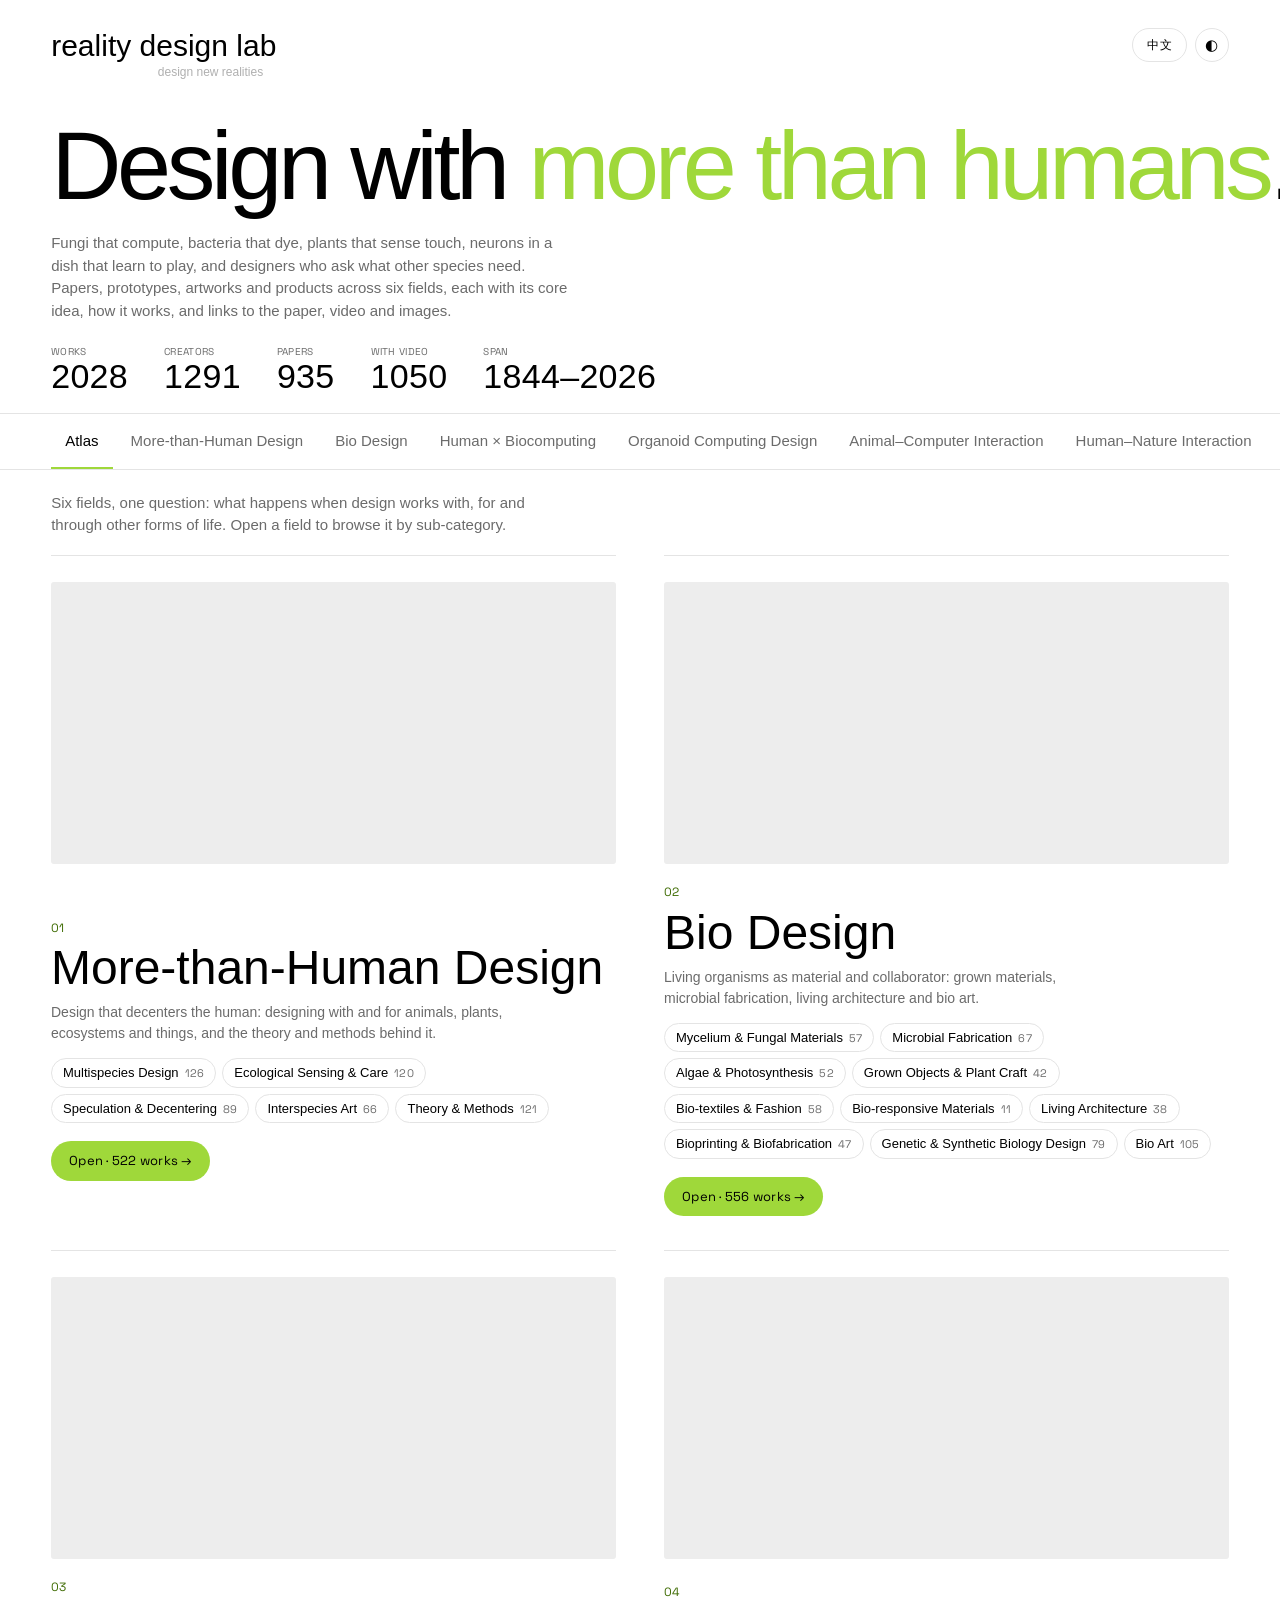
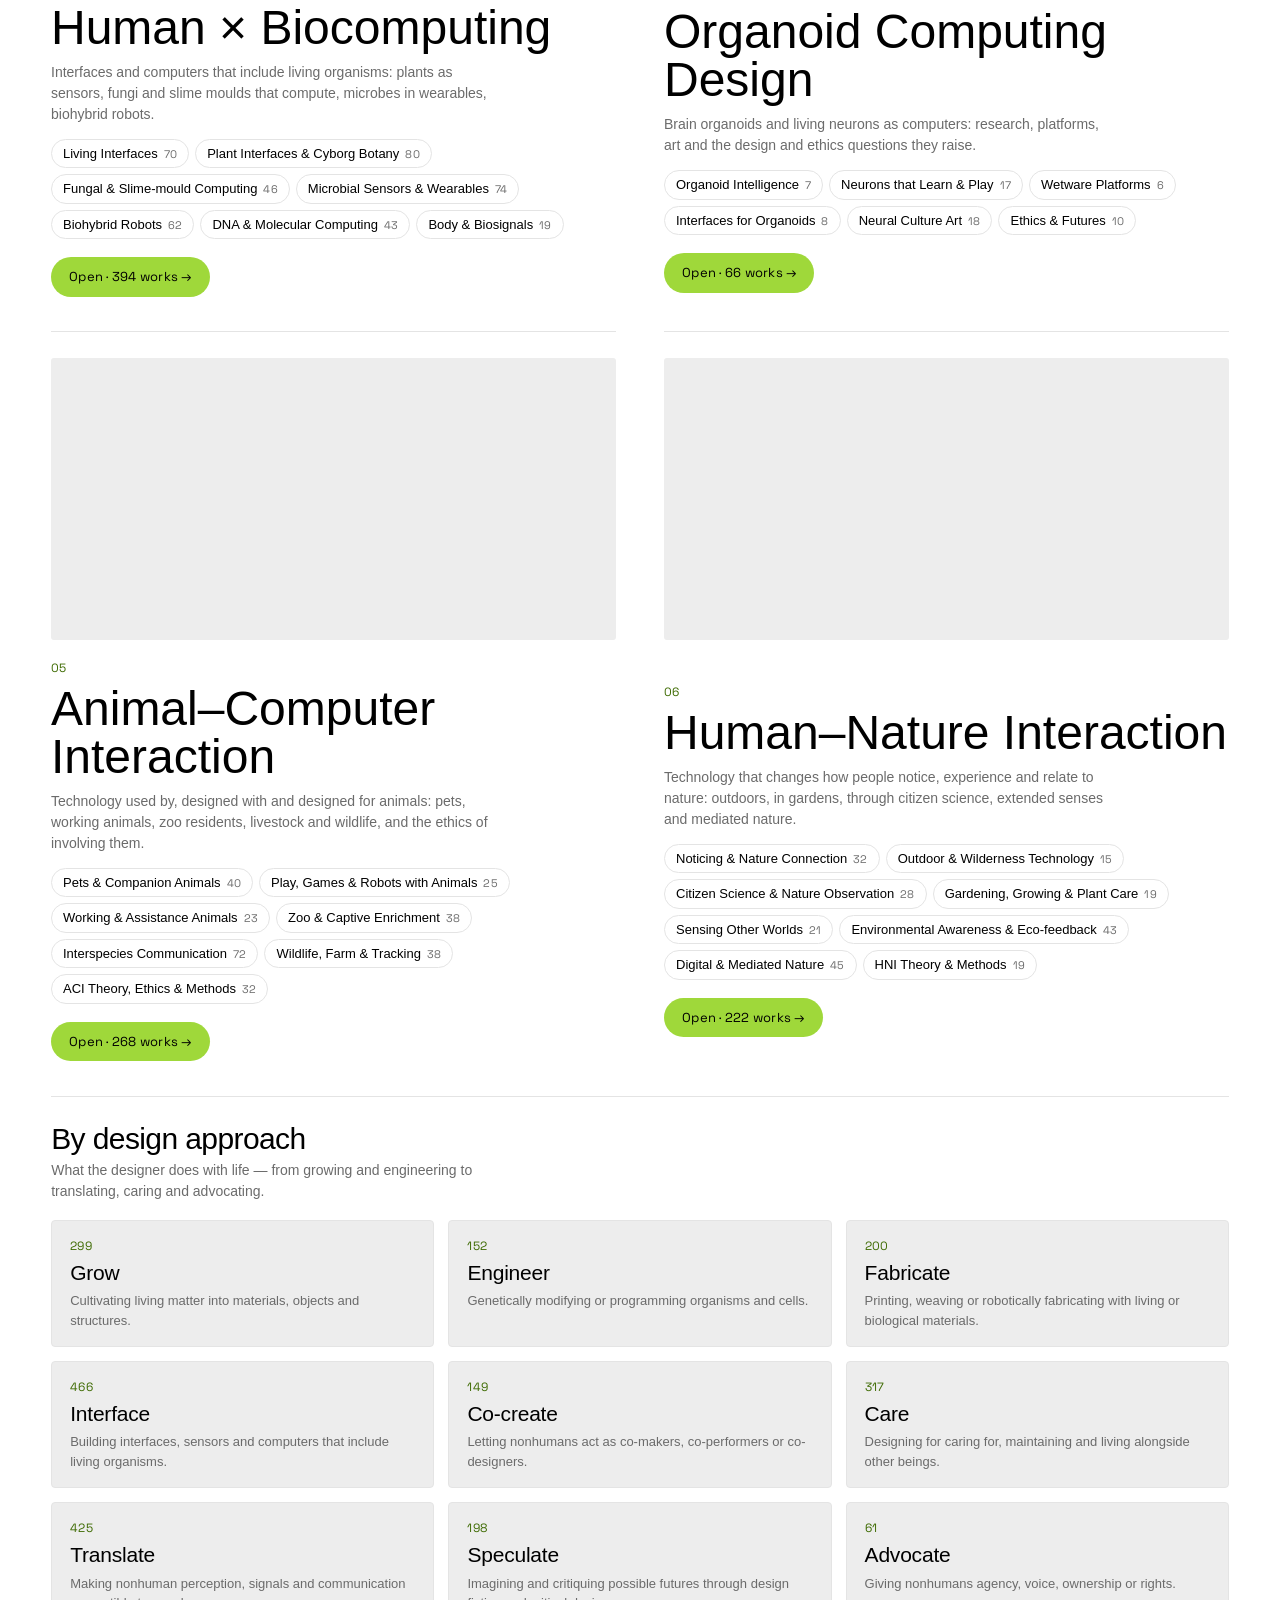
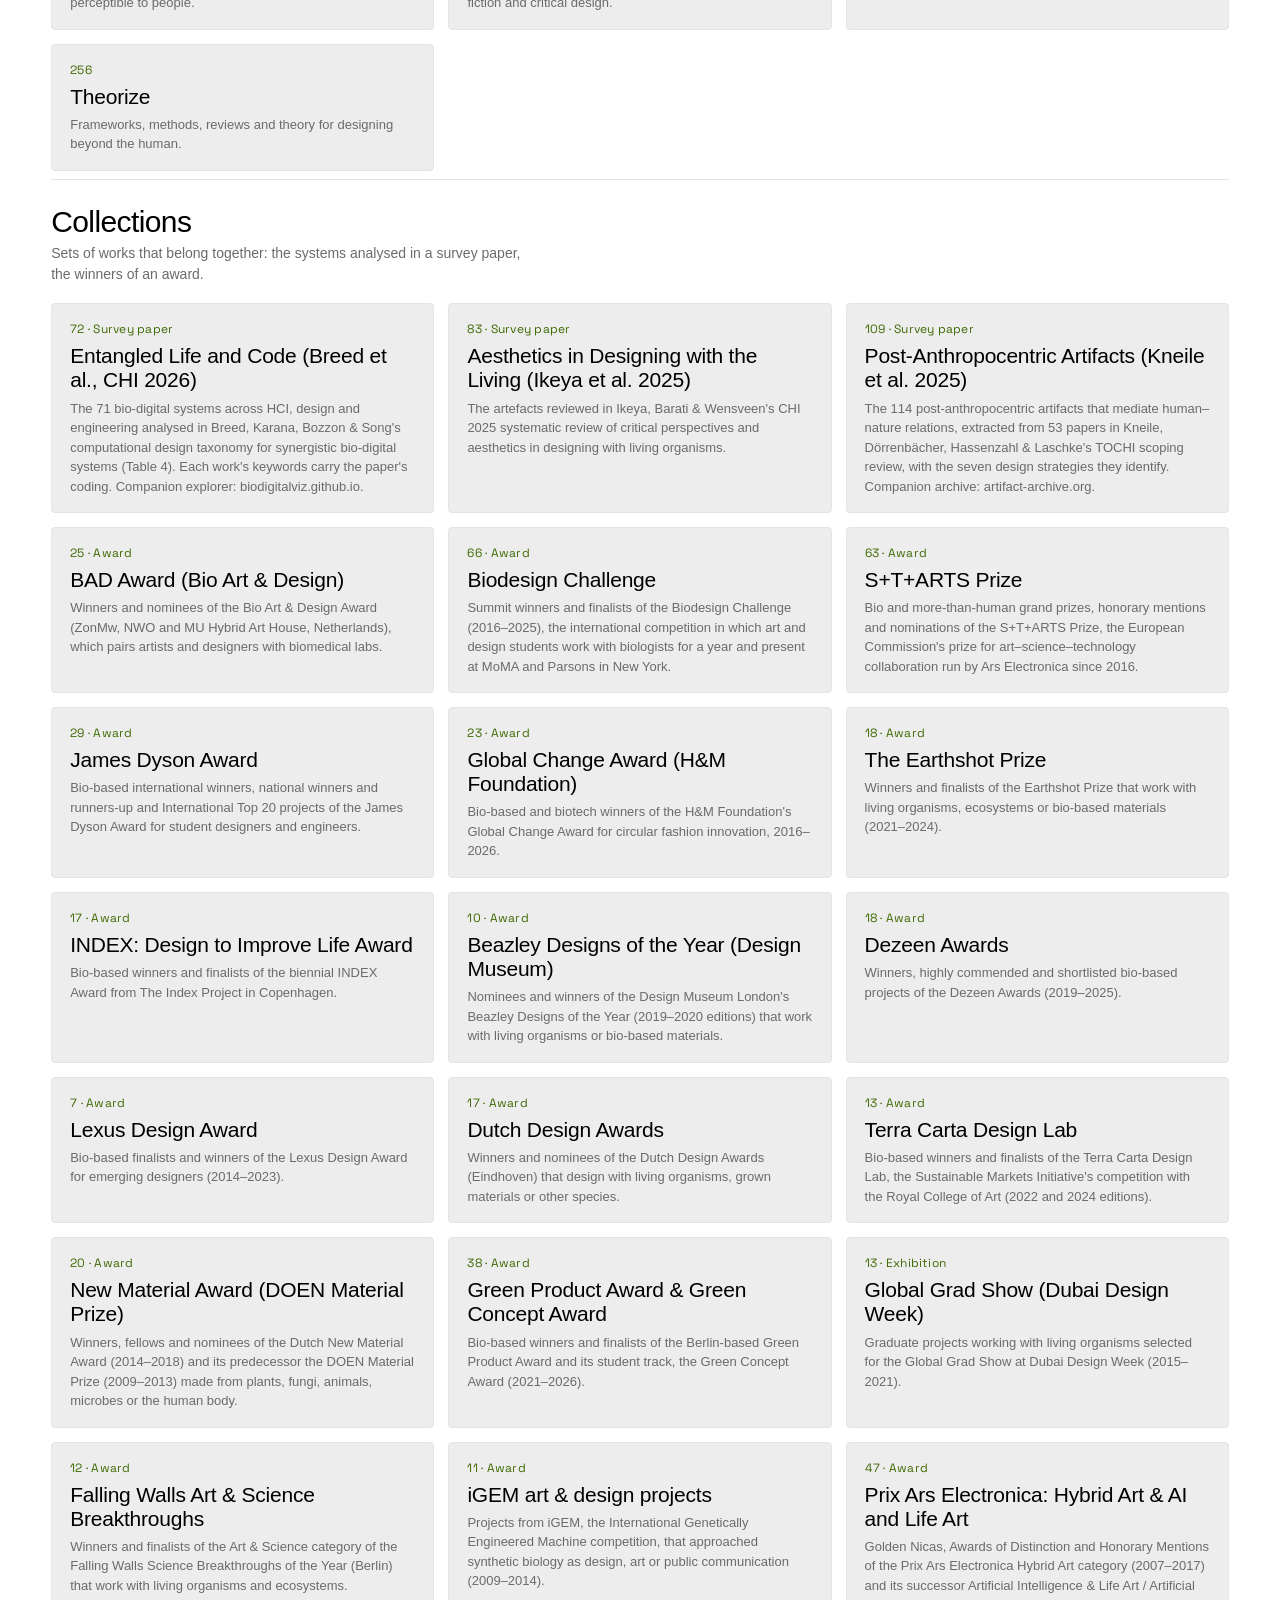
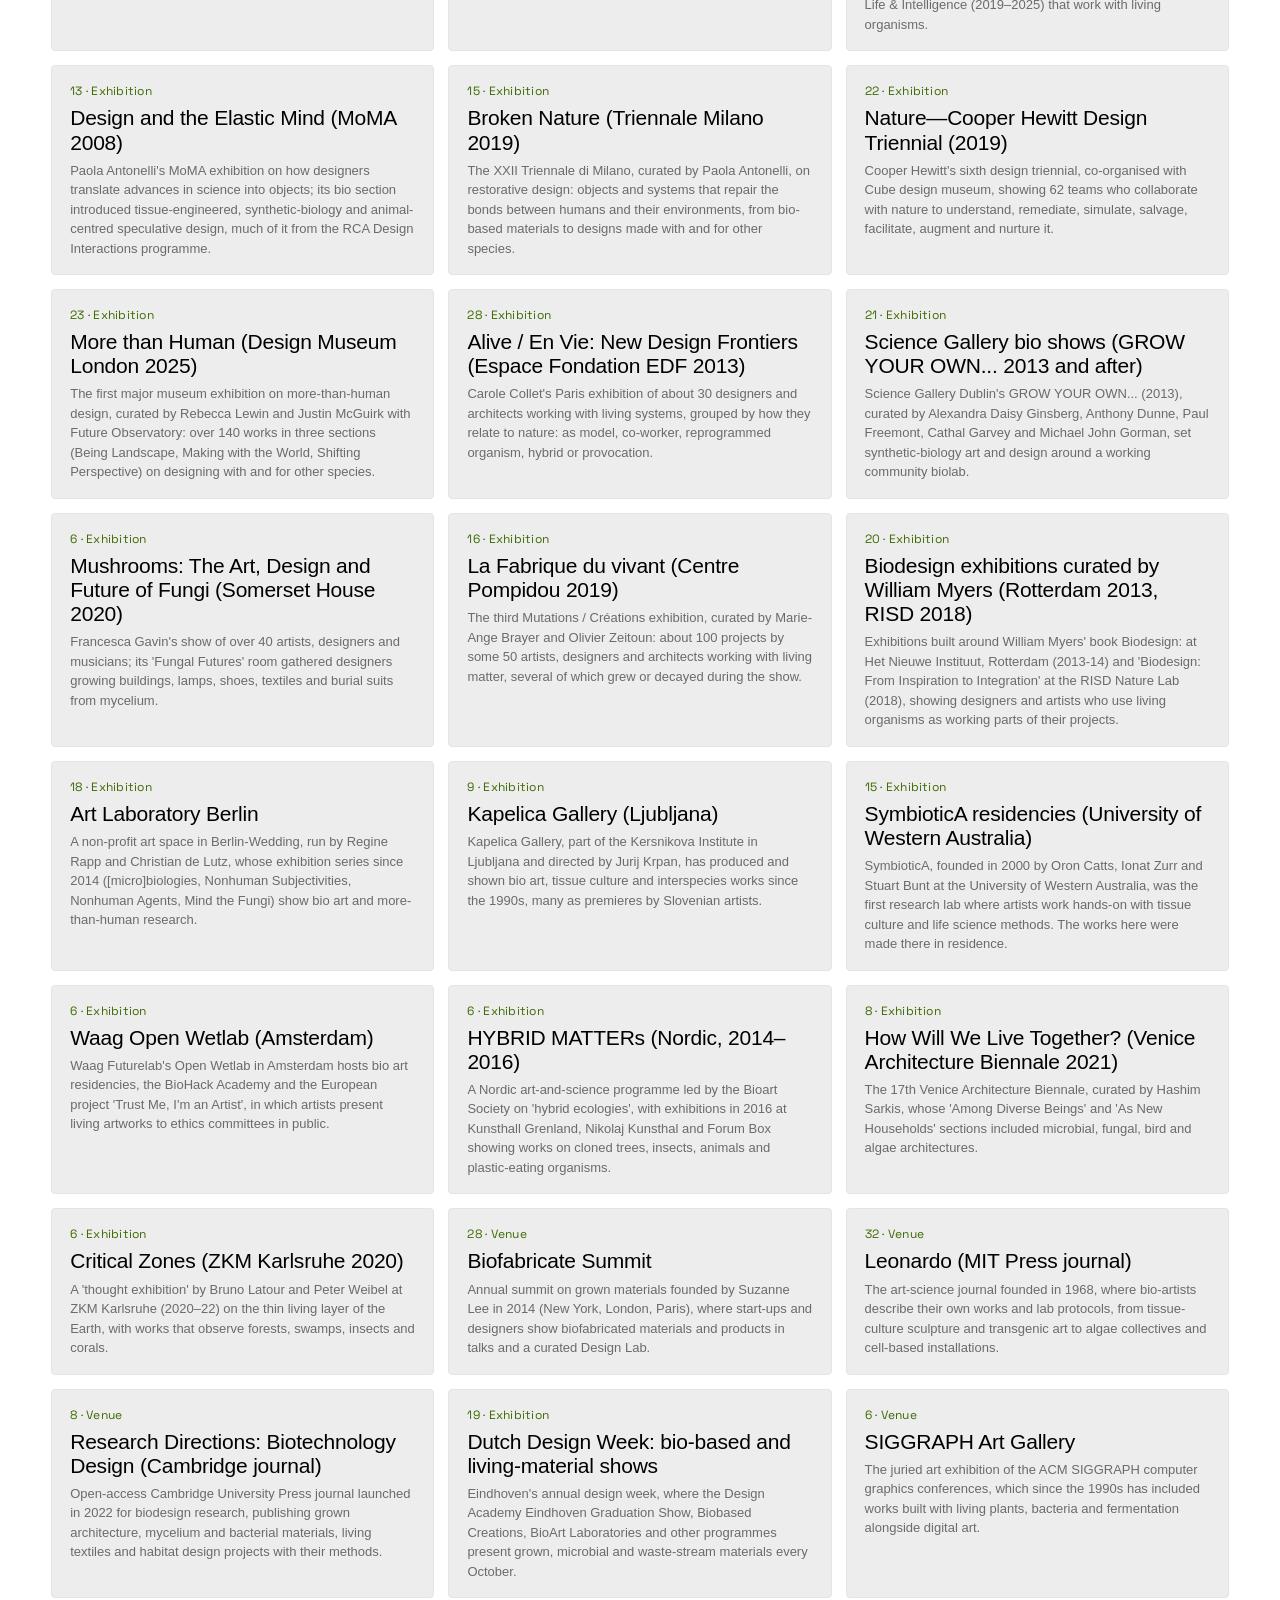
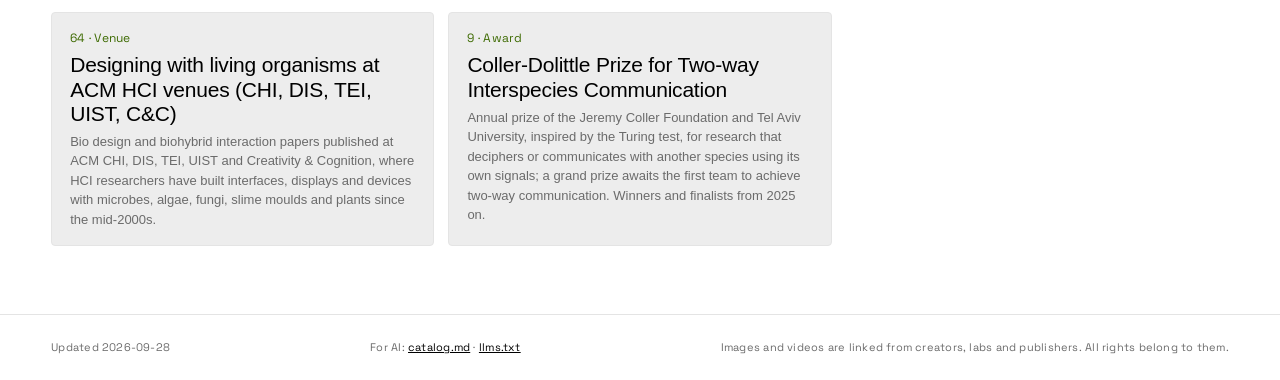
==== commit 48bce8d2: "perf: mobile — progressive rendering (24 cards then more on scroll), core/details data split (1.8 MB" ====
--- a/index.html
+++ b/index.html
@@ -11,7 +11,7 @@
 <link rel="preconnect" href="https://fonts.googleapis.com">
 <link rel="preconnect" href="https://fonts.gstatic.com" crossorigin>
 <link href="https://fonts.googleapis.com/css2?family=Space+Grotesk:wght@400;500&display=swap" rel="stylesheet">
-<link rel="stylesheet" href="assets/app.css?v=1790591097">
+<link rel="stylesheet" href="assets/app.css?v=1790608304">
 </head>
 <body>
 
@@ -83,9 +83,9 @@
 
 <div class="toast mono" id="toast" role="status" hidden></div>
 
-<script src="data/entries.js?v=1790591097"></script>
-<script src="assets/i18n.js?v=1790591097"></script>
-<script src="assets/export.js?v=1790591097"></script>
-<script src="assets/app.js?v=1790591097"></script>
+<script src="data/entries.js?v=1790608304"></script>
+<script src="assets/i18n.js?v=1790608304"></script>
+<script src="assets/export.js?v=1790608304"></script>
+<script src="assets/app.js?v=1790608304"></script>
 </body>
 </html>
--- a/assets/app.css
+++ b/assets/app.css
@@ -413,3 +413,30 @@
 .org__desc { font-size: 13.5px; margin: 6px 0 4px; }
 .org__works { align-self: flex-start; margin-top: 8px; background: none; border: 1px solid var(--line); border-radius: 99px; padding: 3px 10px; font-size: 11px; color: var(--accent-text); }
 .org__works:hover { border-color: var(--accent); }
+
+/* ---------- performance (phones) ---------- */
+.lazy-sentinel { grid-column: 1 / -1; height: 1px; }
+tr.lazy-sentinel td { padding: 0; border: 0; }
+.strip__more { flex: 0 0 auto; align-self: center; background: none; border: 1px solid var(--line); border-radius: 99px; padding: 8px 14px; font-size: 12px; color: var(--accent-text); }
+.strip__more:hover { border-color: var(--accent); }
+/* skip layout and paint for off-screen sections */
+.scat, .creator, .org, .fieldcard, .module { content-visibility: auto; contain-intrinsic-size: auto 640px; }
+.org { contain-intrinsic-size: auto 360px; }
+@media (max-width: 900px), (hover: none) {
+  /* a translucent blurred sticky bar repaints on every scroll frame */
+  .filters { backdrop-filter: none; -webkit-backdrop-filter: none; background: var(--bg); }
+  .player::backdrop { backdrop-filter: none; background: color-mix(in srgb, var(--bg) 94%, transparent); }
+  /* no image filters or hover zooms on touch screens */
+  .card__media img, .card__media video, .kc__shot img, .org__media img { filter: none; transition: none; }
+  .card:hover .card__media img, .fieldcard__media:hover img { transform: none; }
+  .br { display: none; }
+  .title, .lede, .stats { animation: none; }
+}
+/* no sideways page scroll on phones: the tab bar scrolls inside itself, the headline wraps */
+.tabs { max-width: 100vw; scrollbar-width: none; -webkit-overflow-scrolling: touch; }
+.tabs::-webkit-scrollbar { display: none; }
+@media (max-width: 700px) { .title { white-space: normal; font-size: clamp(40px, 13vw, 72px); } .title em { display: inline; } }
+/* the headline must never be wider than the window (iOS Safari would scroll sideways) */
+.title { font-size: clamp(28px, 7.6vw, 140px); max-width: 100%; }
+html, body { overflow-x: clip; }
+@media (max-width: 700px) { .title { white-space: normal; font-size: clamp(40px, 12.5vw, 72px); } }
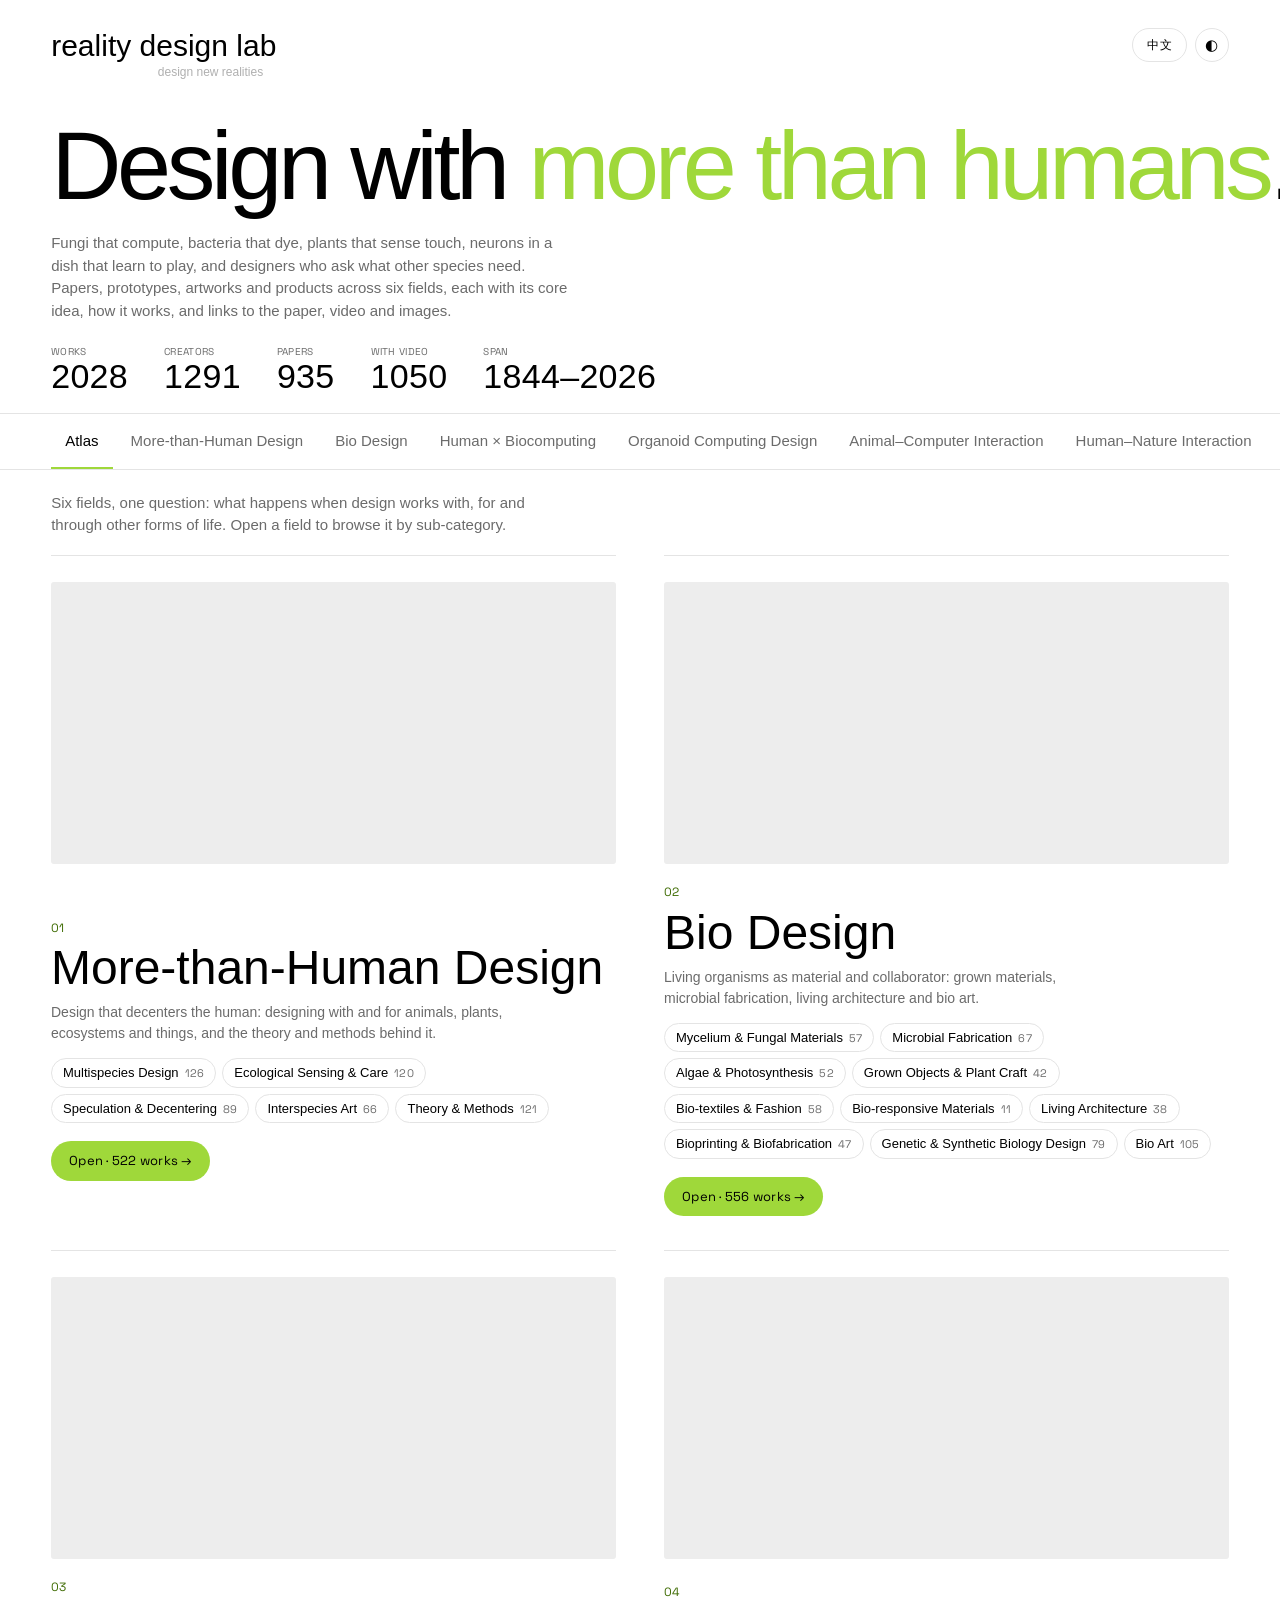
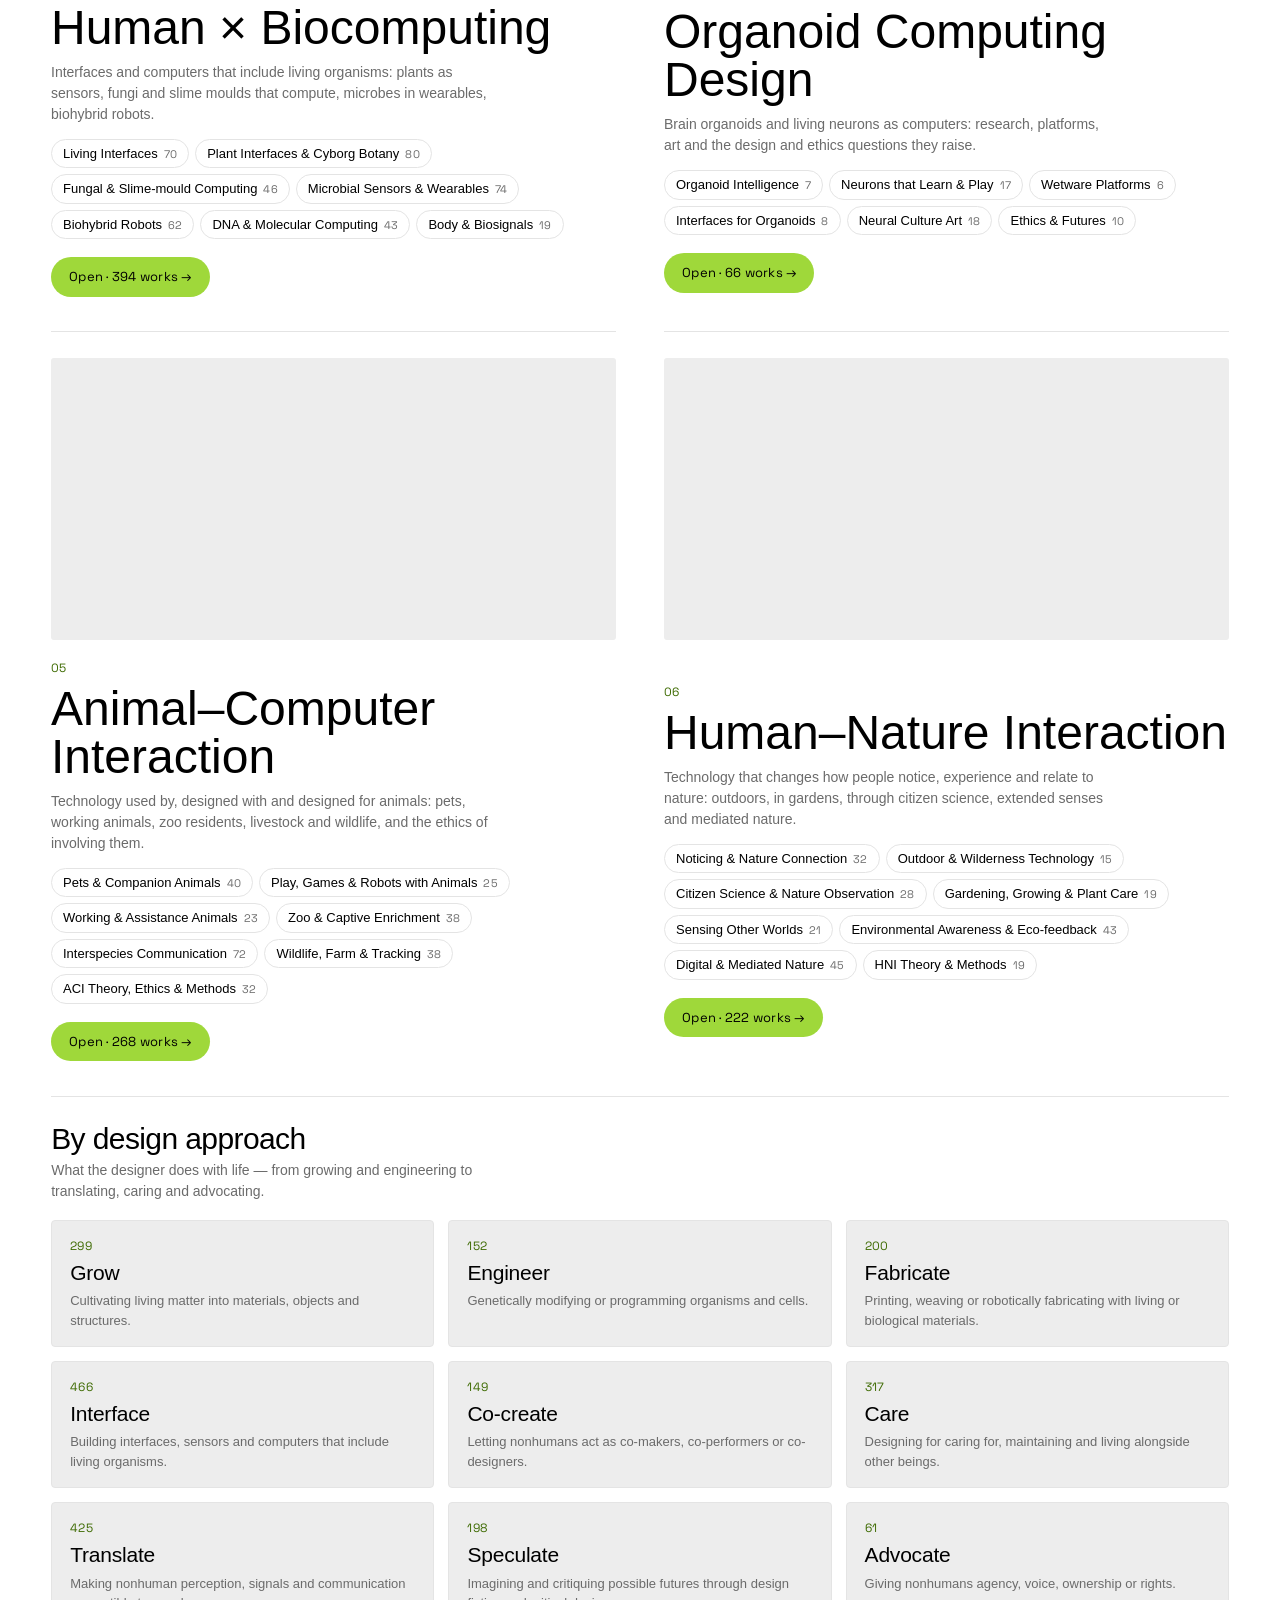
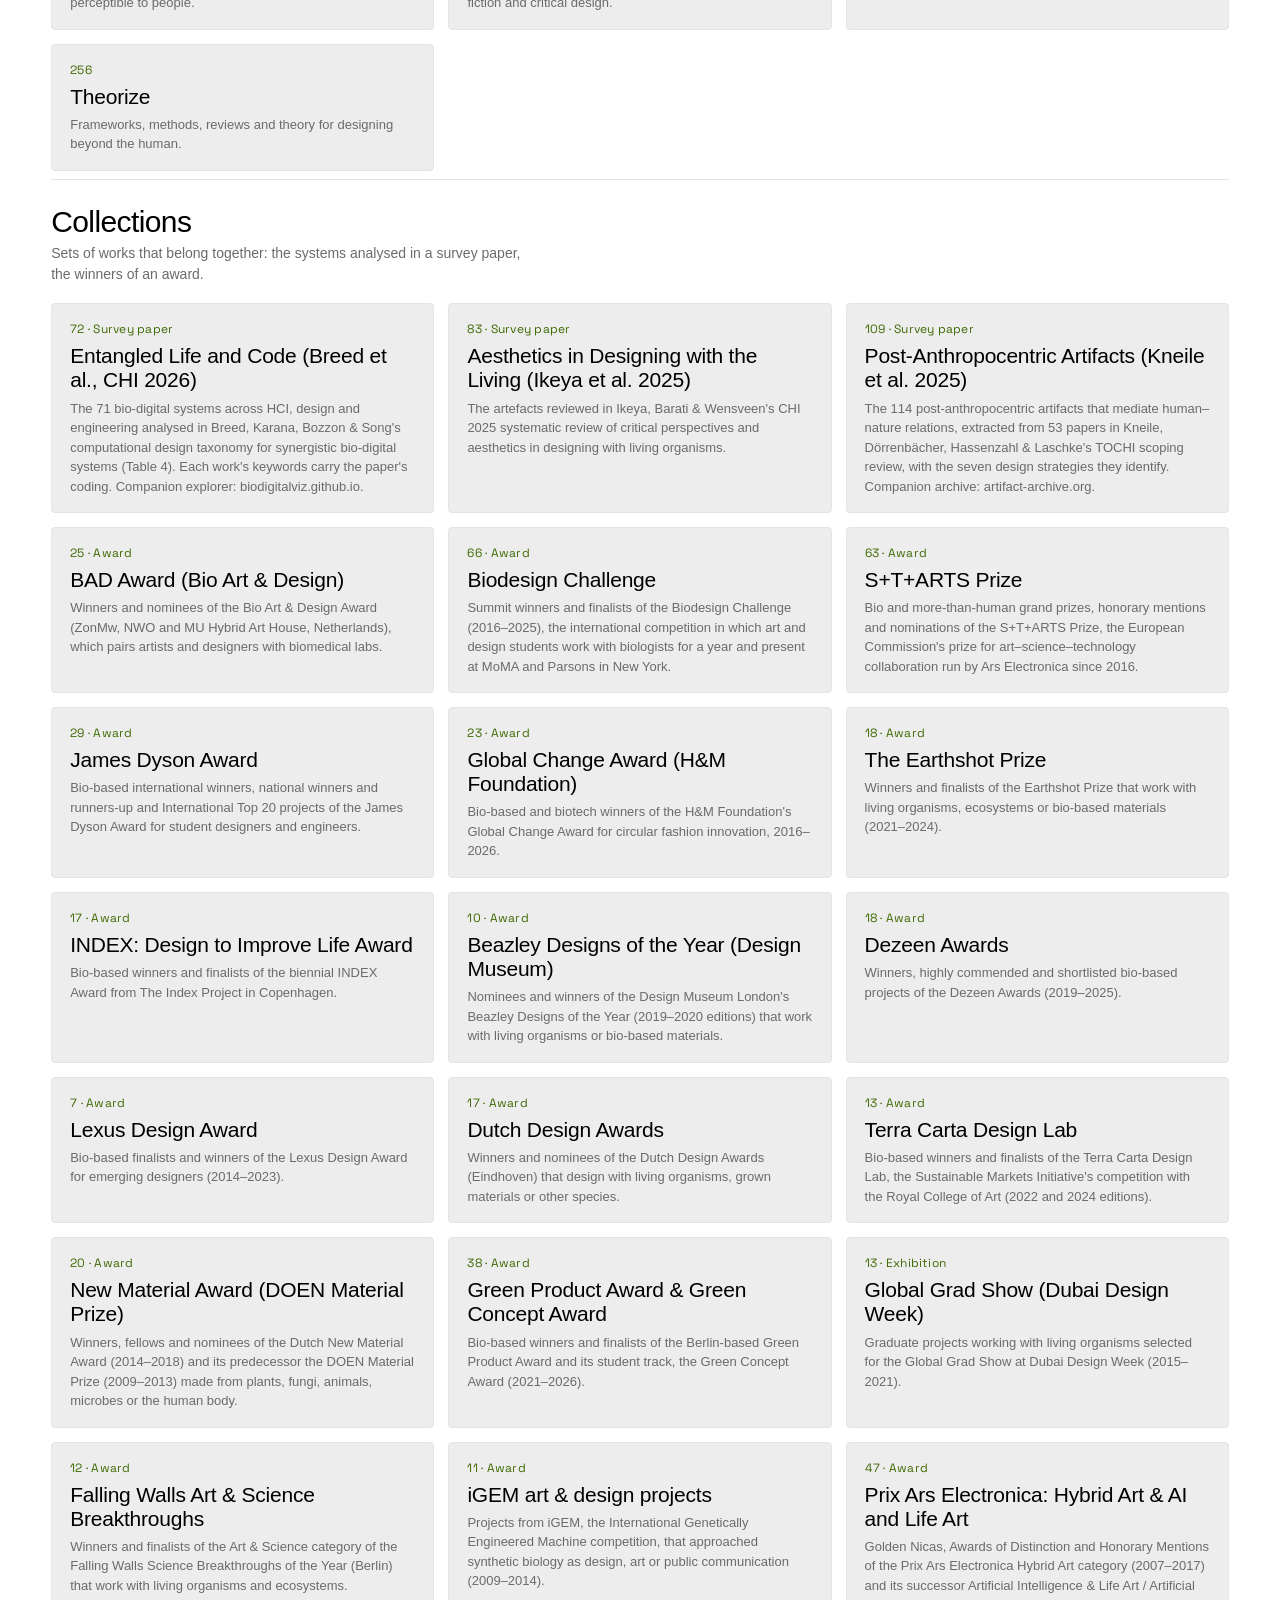
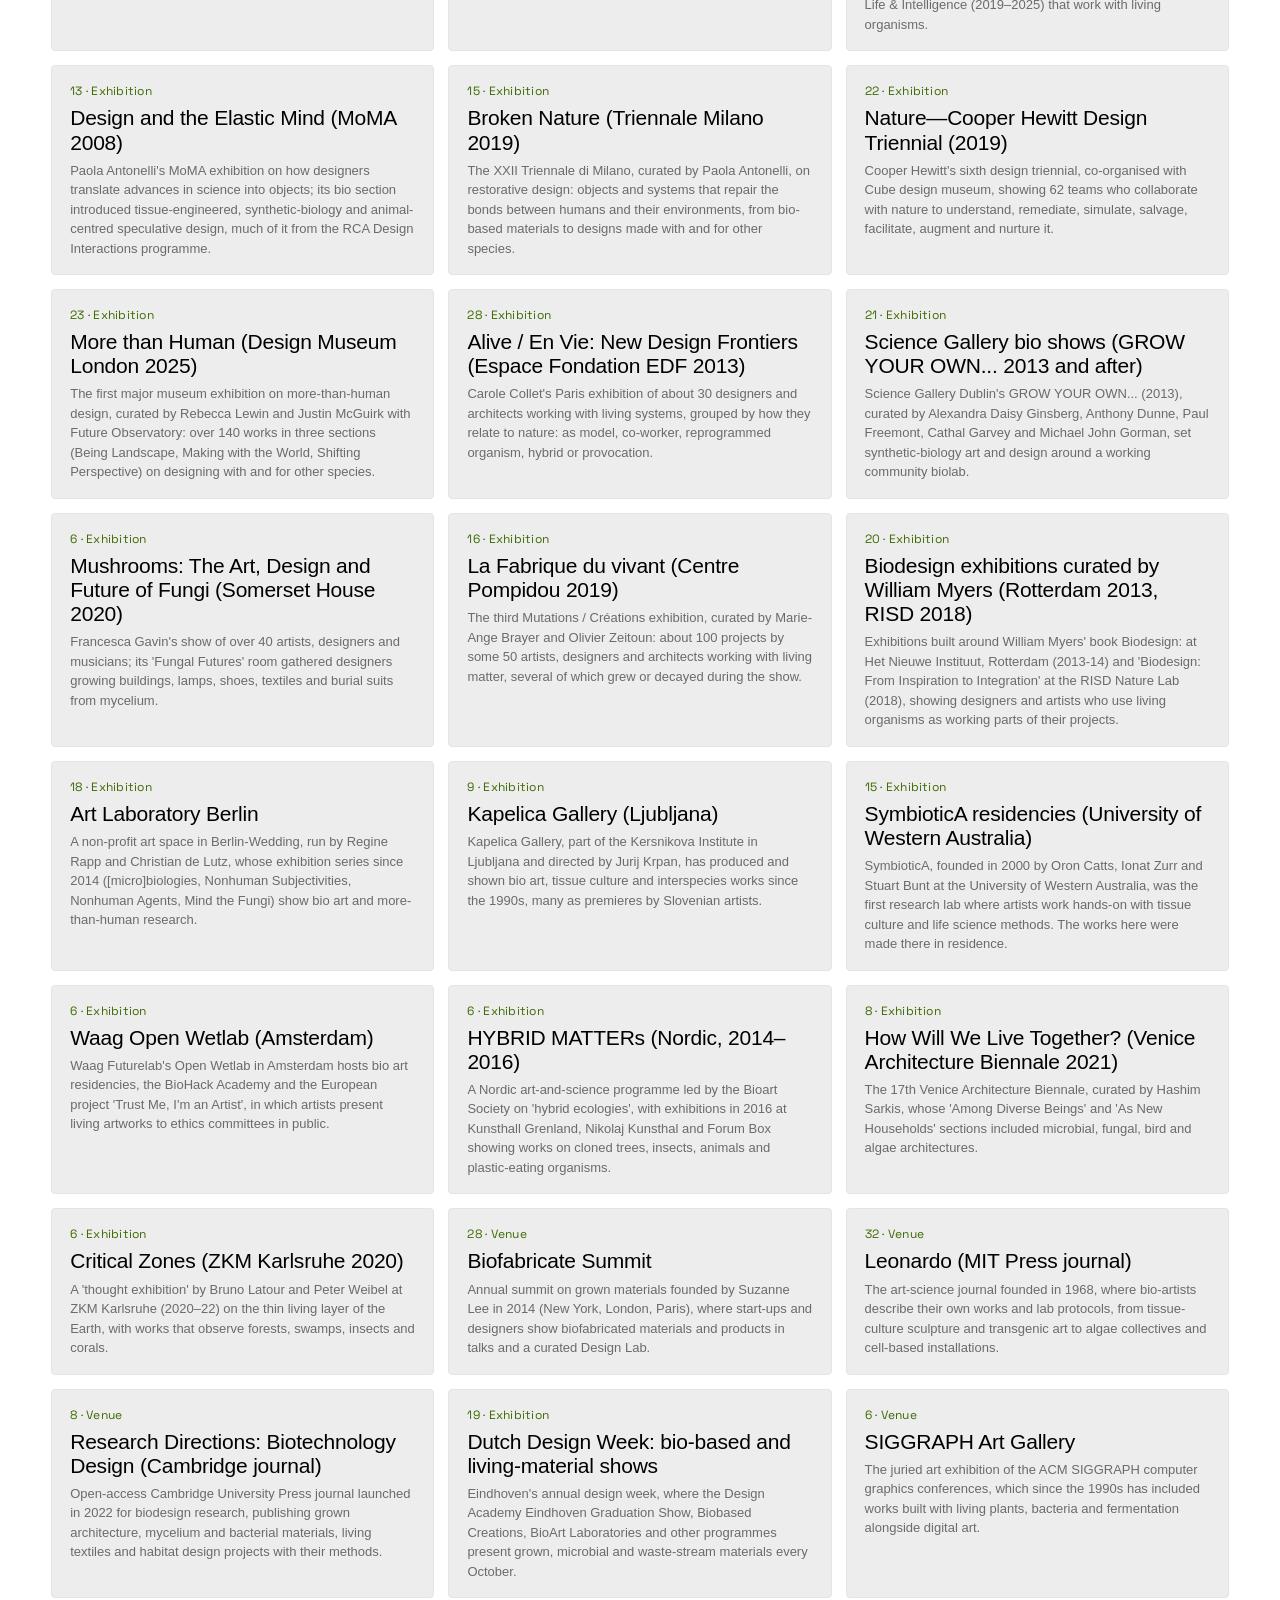
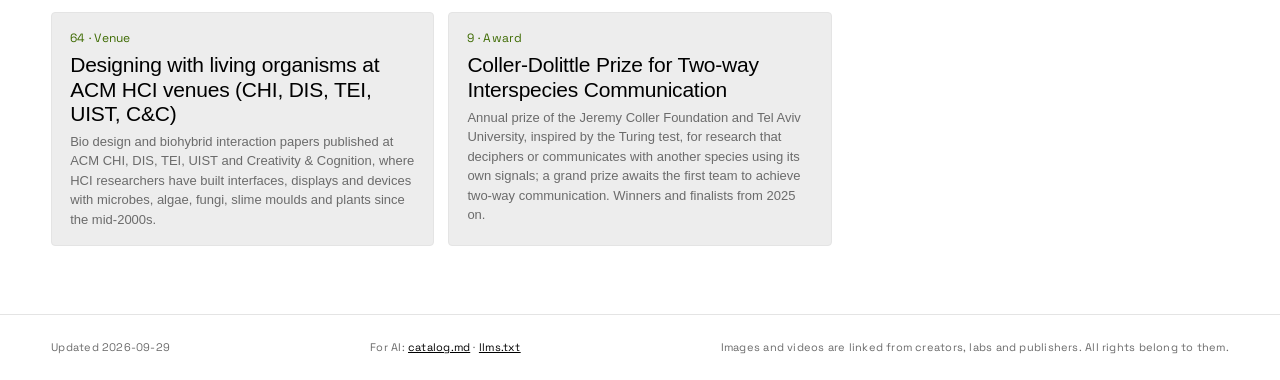
==== commit 42bdf4c7: "fix: sharp images — pick image size from slot width × pixel density (large Atlas images full-res; sm" ====
--- a/index.html
+++ b/index.html
@@ -11,7 +11,7 @@
 <link rel="preconnect" href="https://fonts.googleapis.com">
 <link rel="preconnect" href="https://fonts.gstatic.com" crossorigin>
 <link href="https://fonts.googleapis.com/css2?family=Space+Grotesk:wght@400;500&display=swap" rel="stylesheet">
-<link rel="stylesheet" href="assets/app.css?v=1790608304">
+<link rel="stylesheet" href="assets/app.css?v=1790636938">
 </head>
 <body>
 
@@ -83,9 +83,9 @@
 
 <div class="toast mono" id="toast" role="status" hidden></div>
 
-<script src="data/entries.js?v=1790608304"></script>
-<script src="assets/i18n.js?v=1790608304"></script>
-<script src="assets/export.js?v=1790608304"></script>
-<script src="assets/app.js?v=1790608304"></script>
+<script src="data/entries.js?v=1790636938"></script>
+<script src="assets/i18n.js?v=1790636938"></script>
+<script src="assets/export.js?v=1790636938"></script>
+<script src="assets/app.js?v=1790636938"></script>
 </body>
 </html>
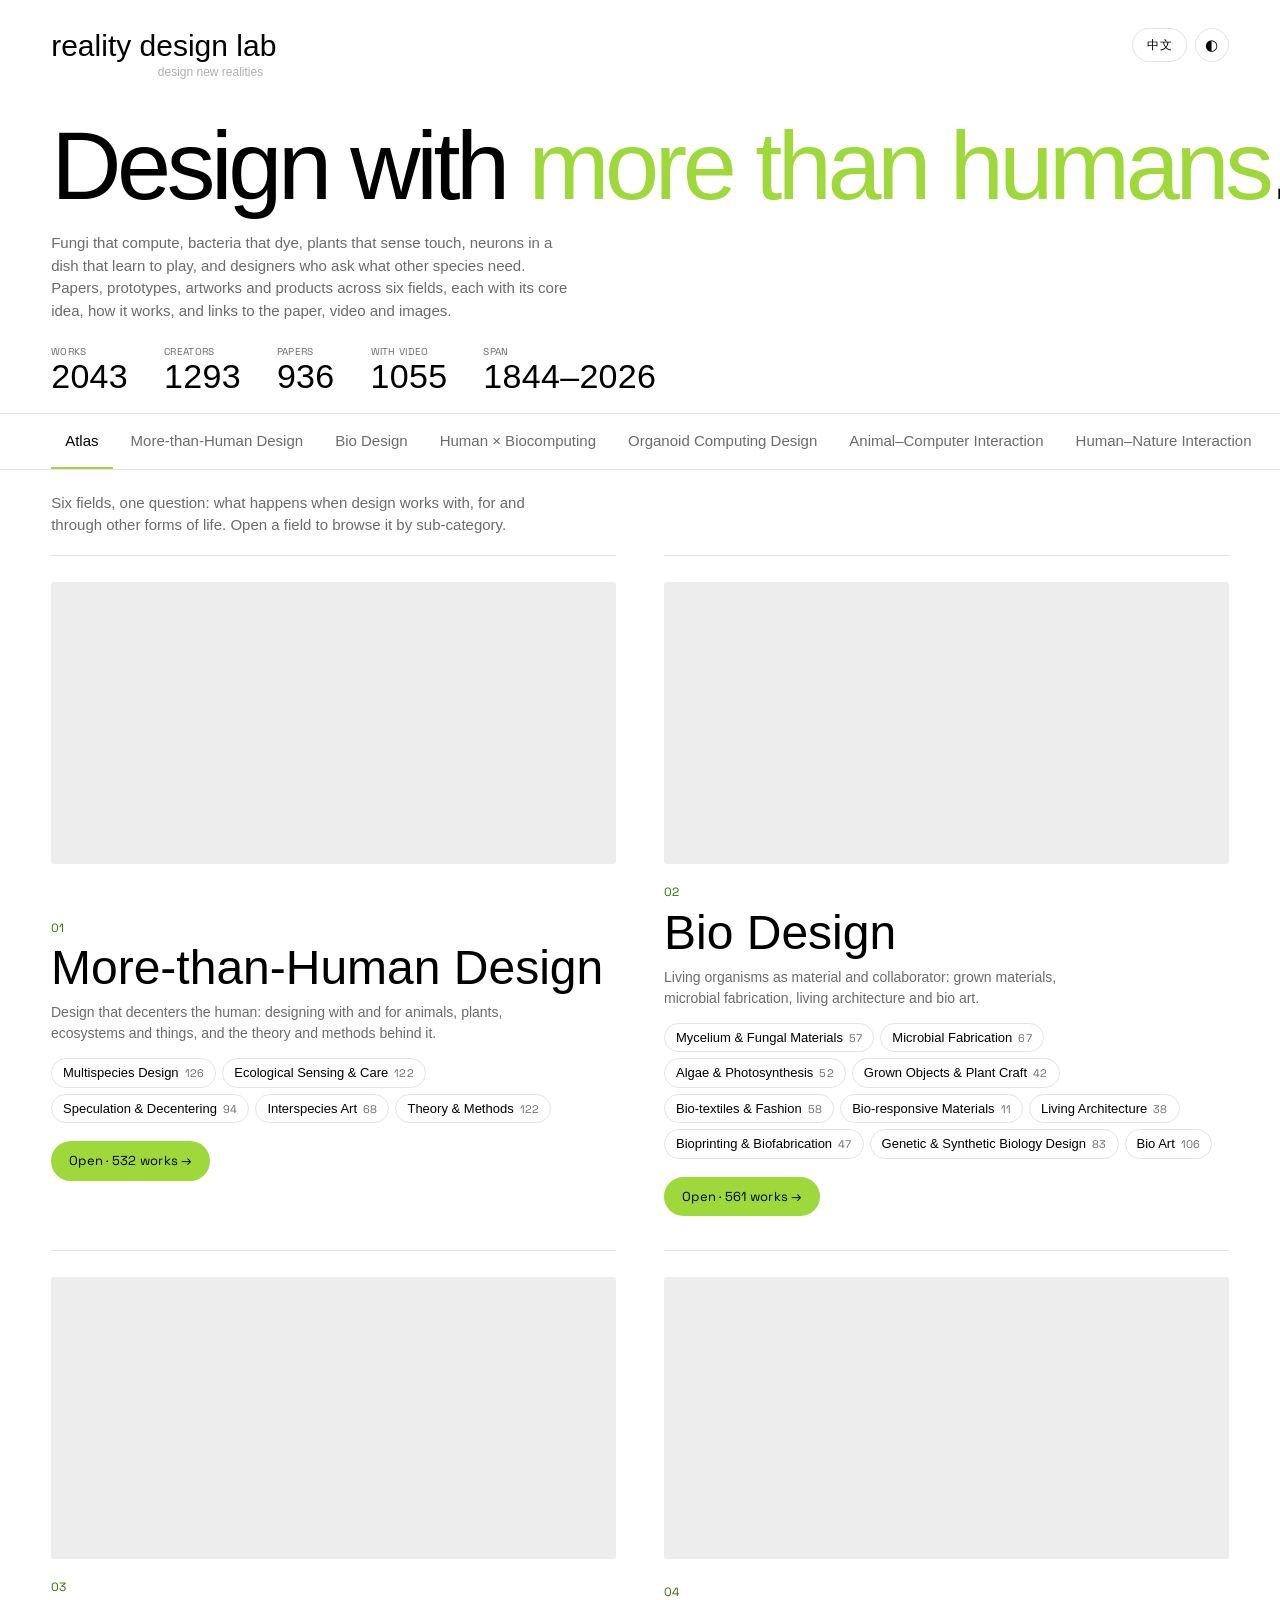
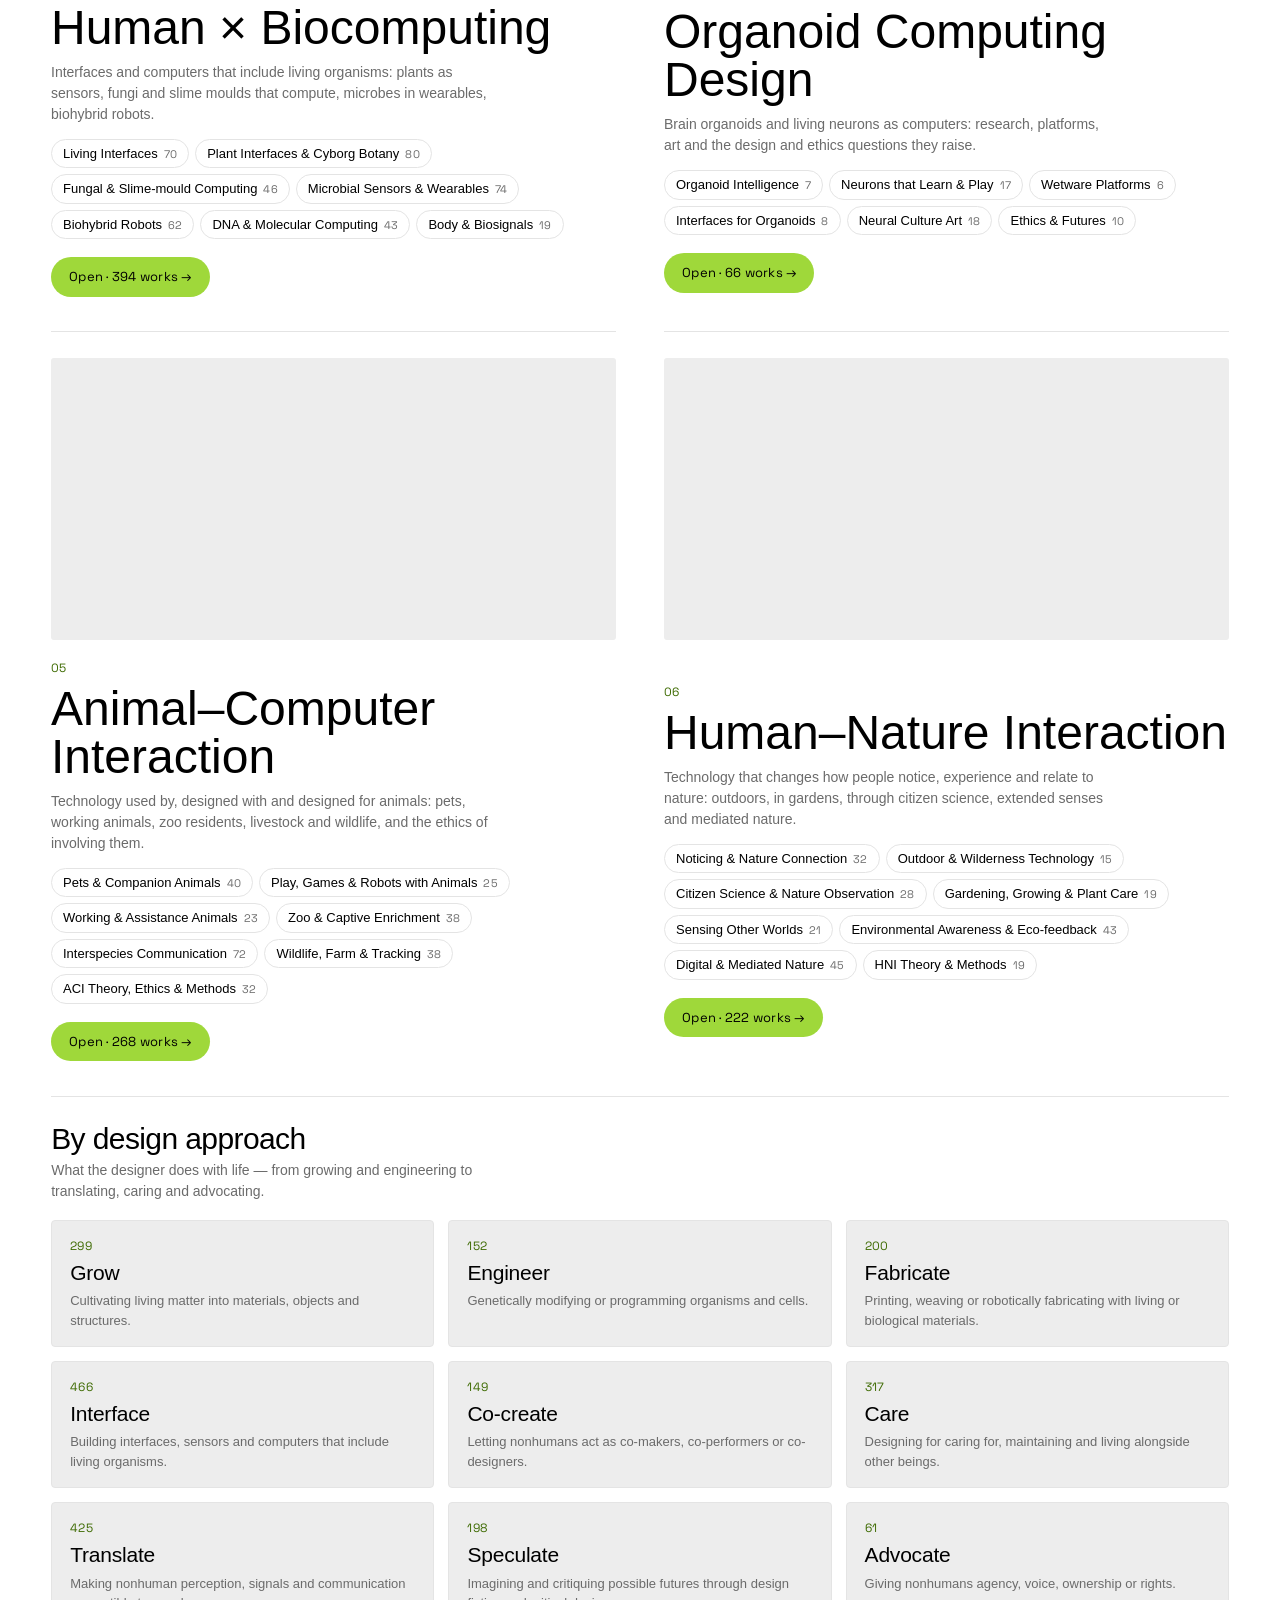
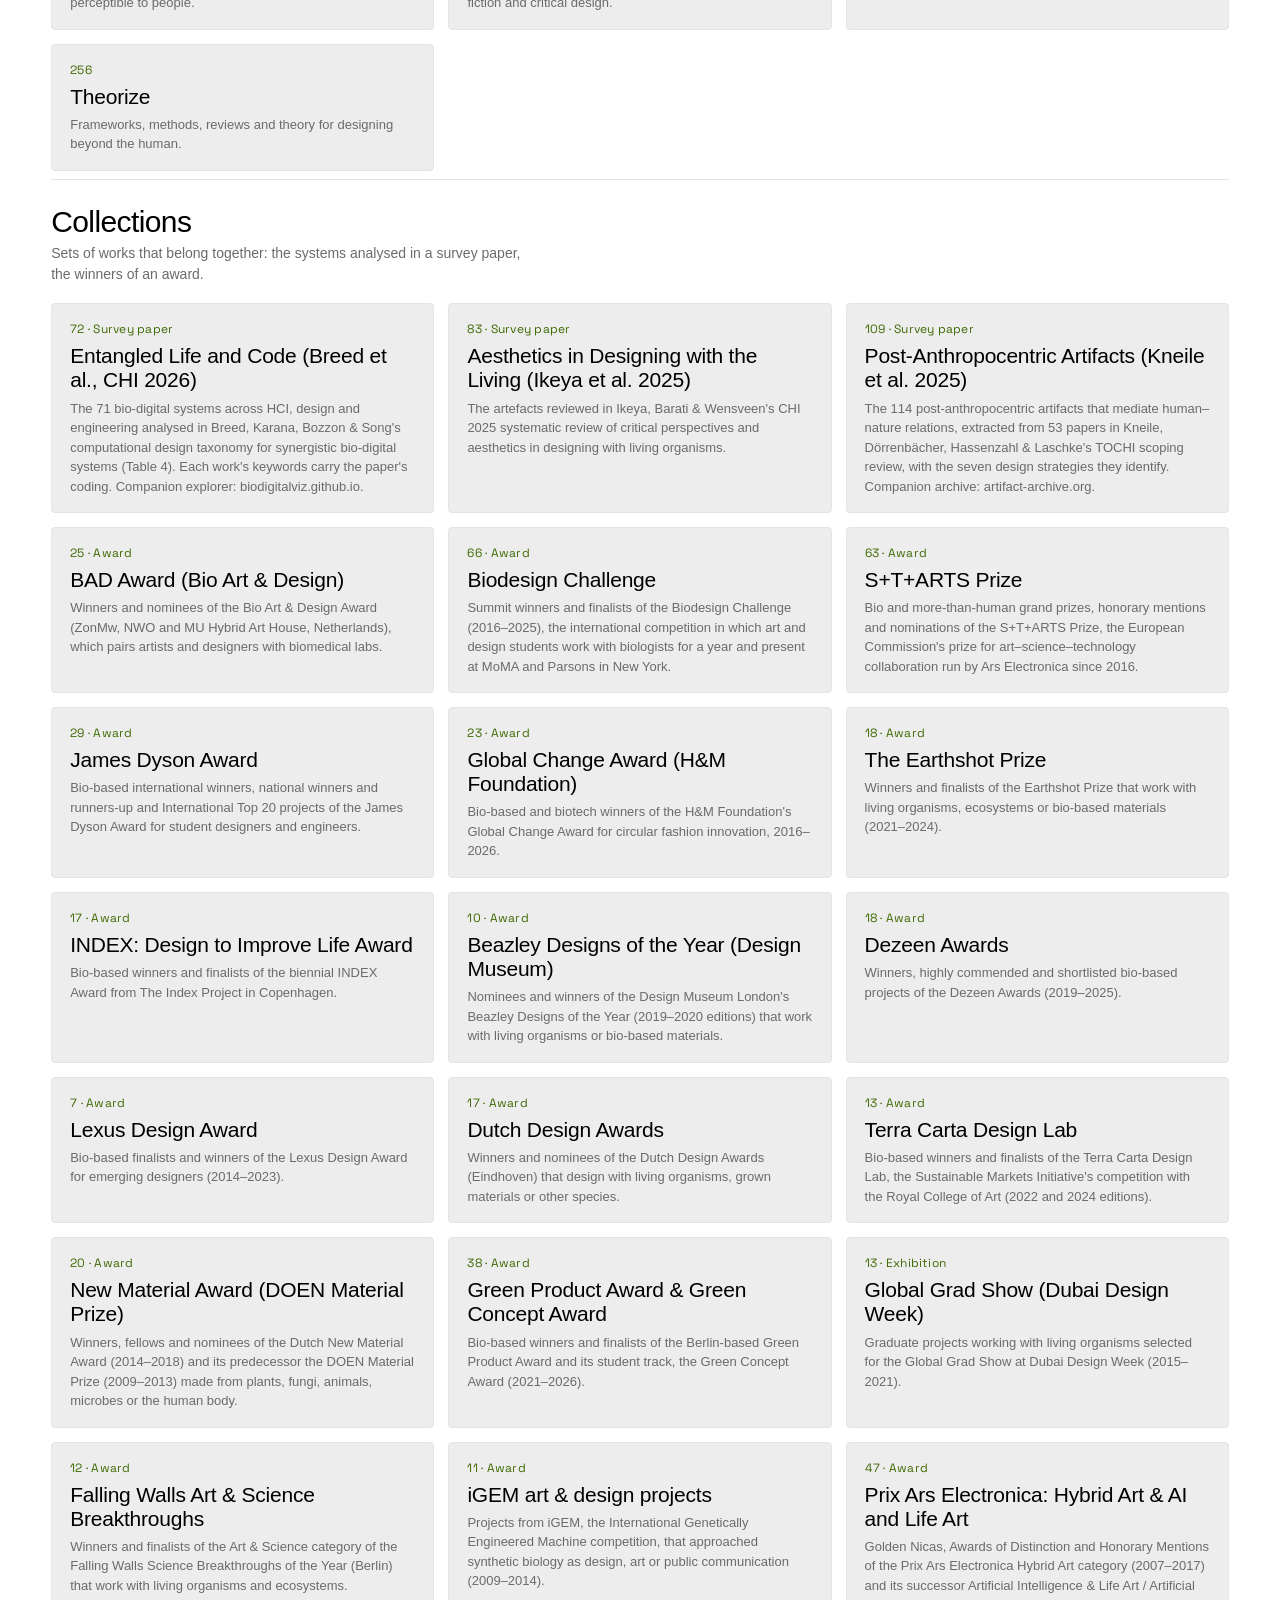
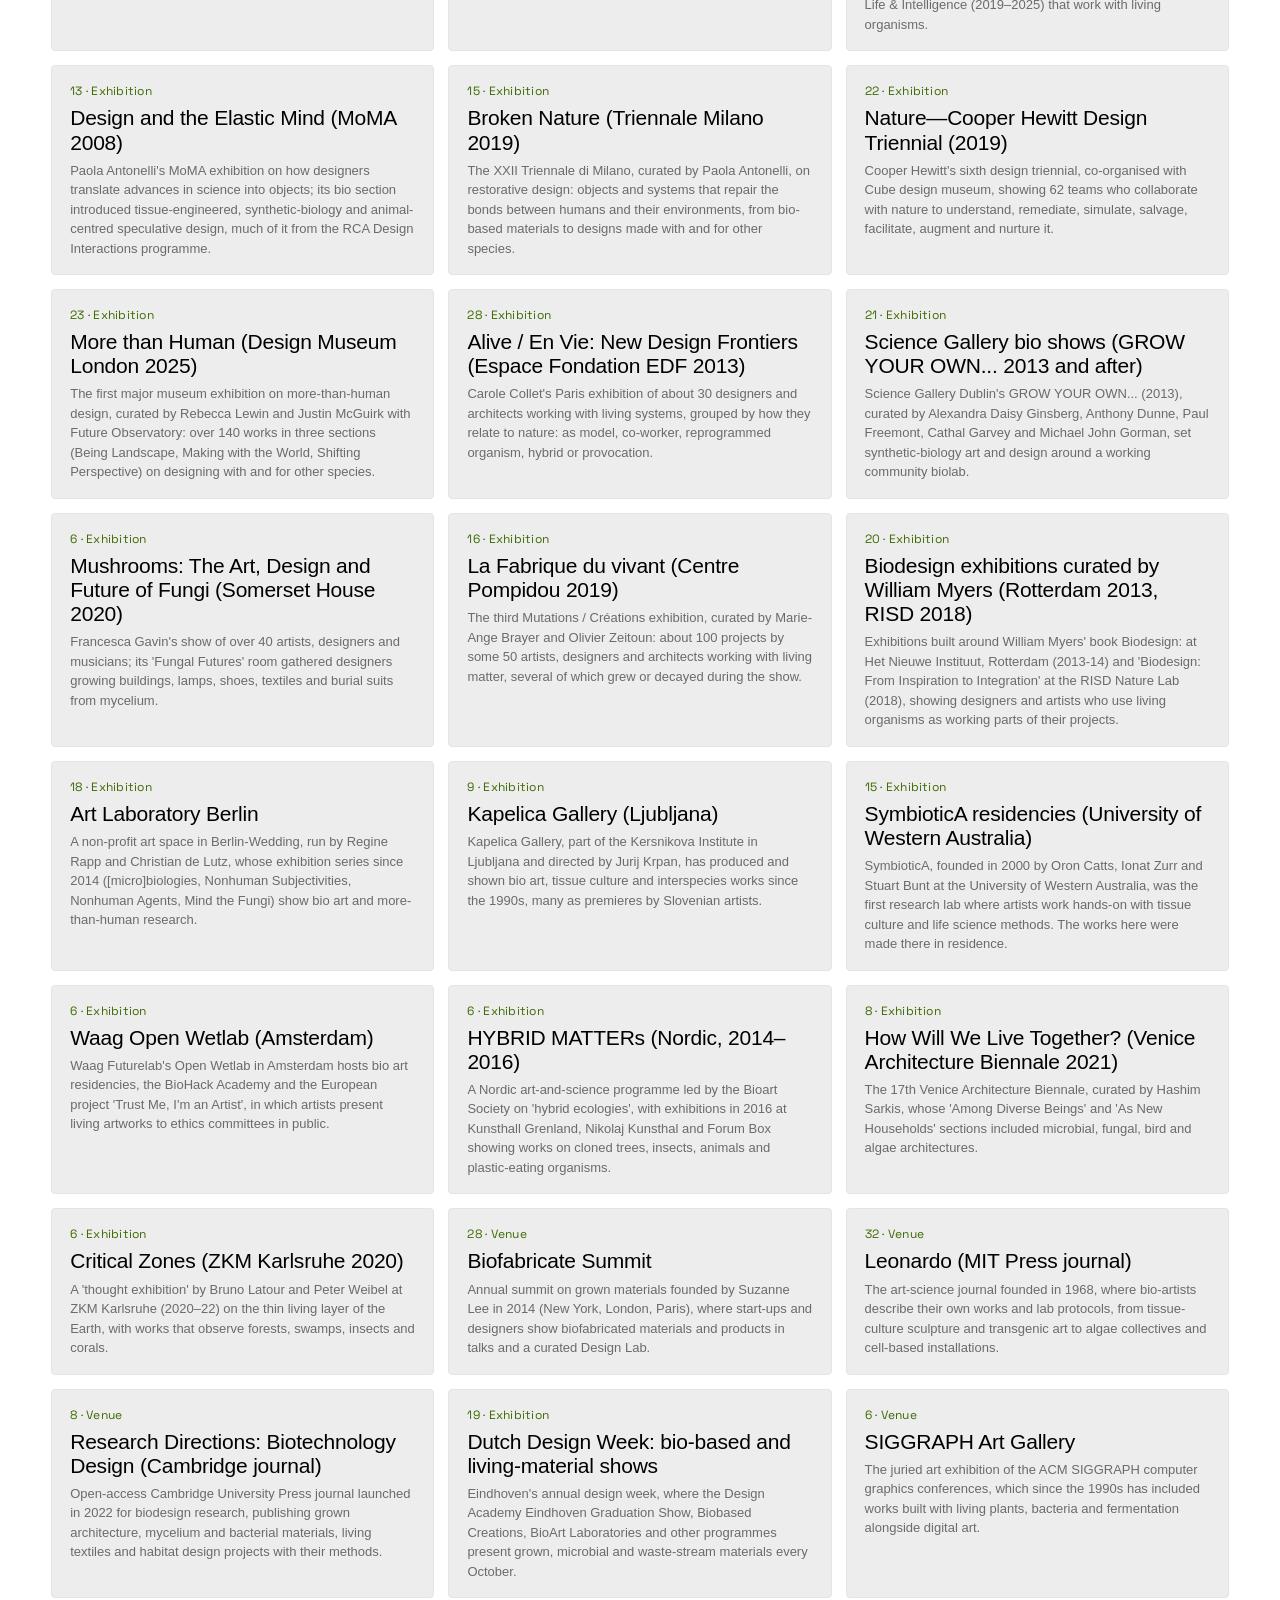
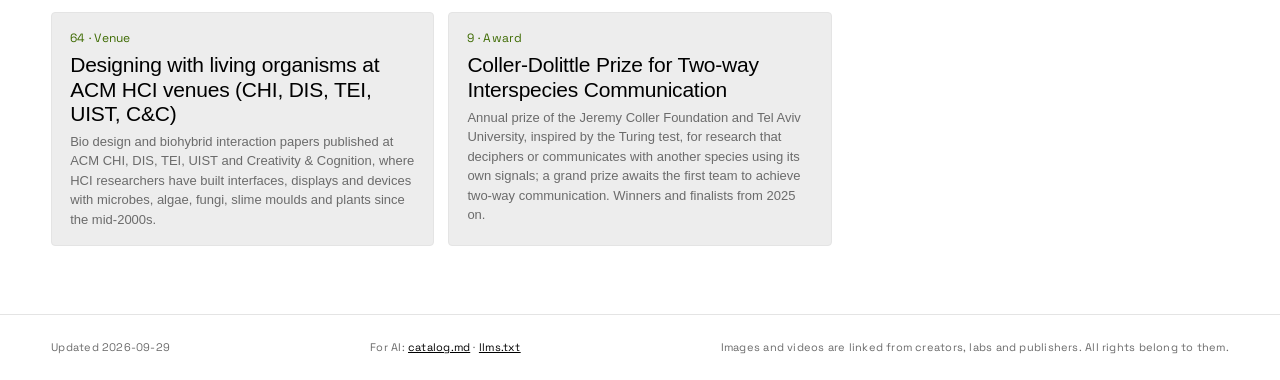
==== commit 1520561e: "feat(data): add Nonhuman Nonsense works & chicken-Anthropocene related works (15 works); enrich Pink" ====
--- a/index.html
+++ b/index.html
@@ -11,7 +11,7 @@
 <link rel="preconnect" href="https://fonts.googleapis.com">
 <link rel="preconnect" href="https://fonts.gstatic.com" crossorigin>
 <link href="https://fonts.googleapis.com/css2?family=Space+Grotesk:wght@400;500&display=swap" rel="stylesheet">
-<link rel="stylesheet" href="assets/app.css?v=1790636938">
+<link rel="stylesheet" href="assets/app.css?v=1790677430">
 </head>
 <body>
 
@@ -83,9 +83,9 @@
 
 <div class="toast mono" id="toast" role="status" hidden></div>
 
-<script src="data/entries.js?v=1790636938"></script>
-<script src="assets/i18n.js?v=1790636938"></script>
-<script src="assets/export.js?v=1790636938"></script>
-<script src="assets/app.js?v=1790636938"></script>
+<script src="data/entries.js?v=1790677430"></script>
+<script src="assets/i18n.js?v=1790677430"></script>
+<script src="assets/export.js?v=1790677430"></script>
+<script src="assets/app.js?v=1790677430"></script>
 </body>
 </html>
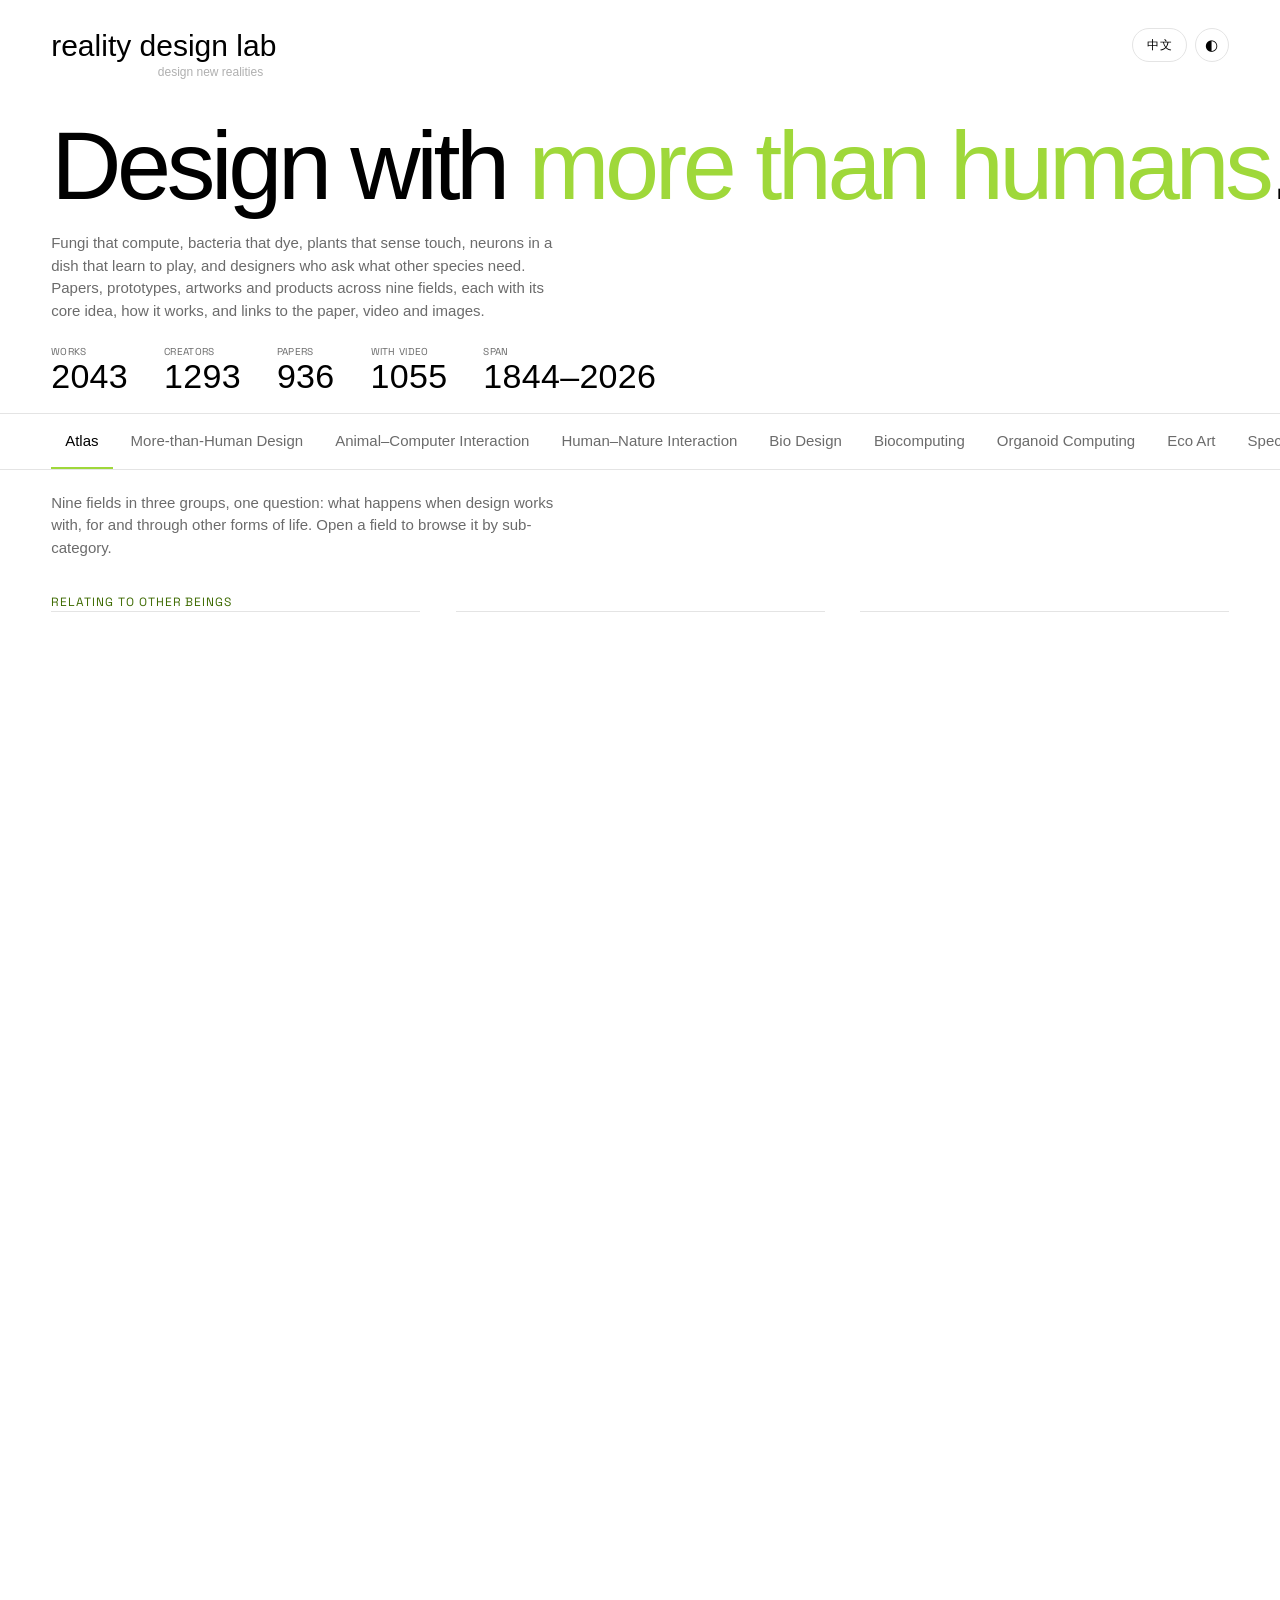
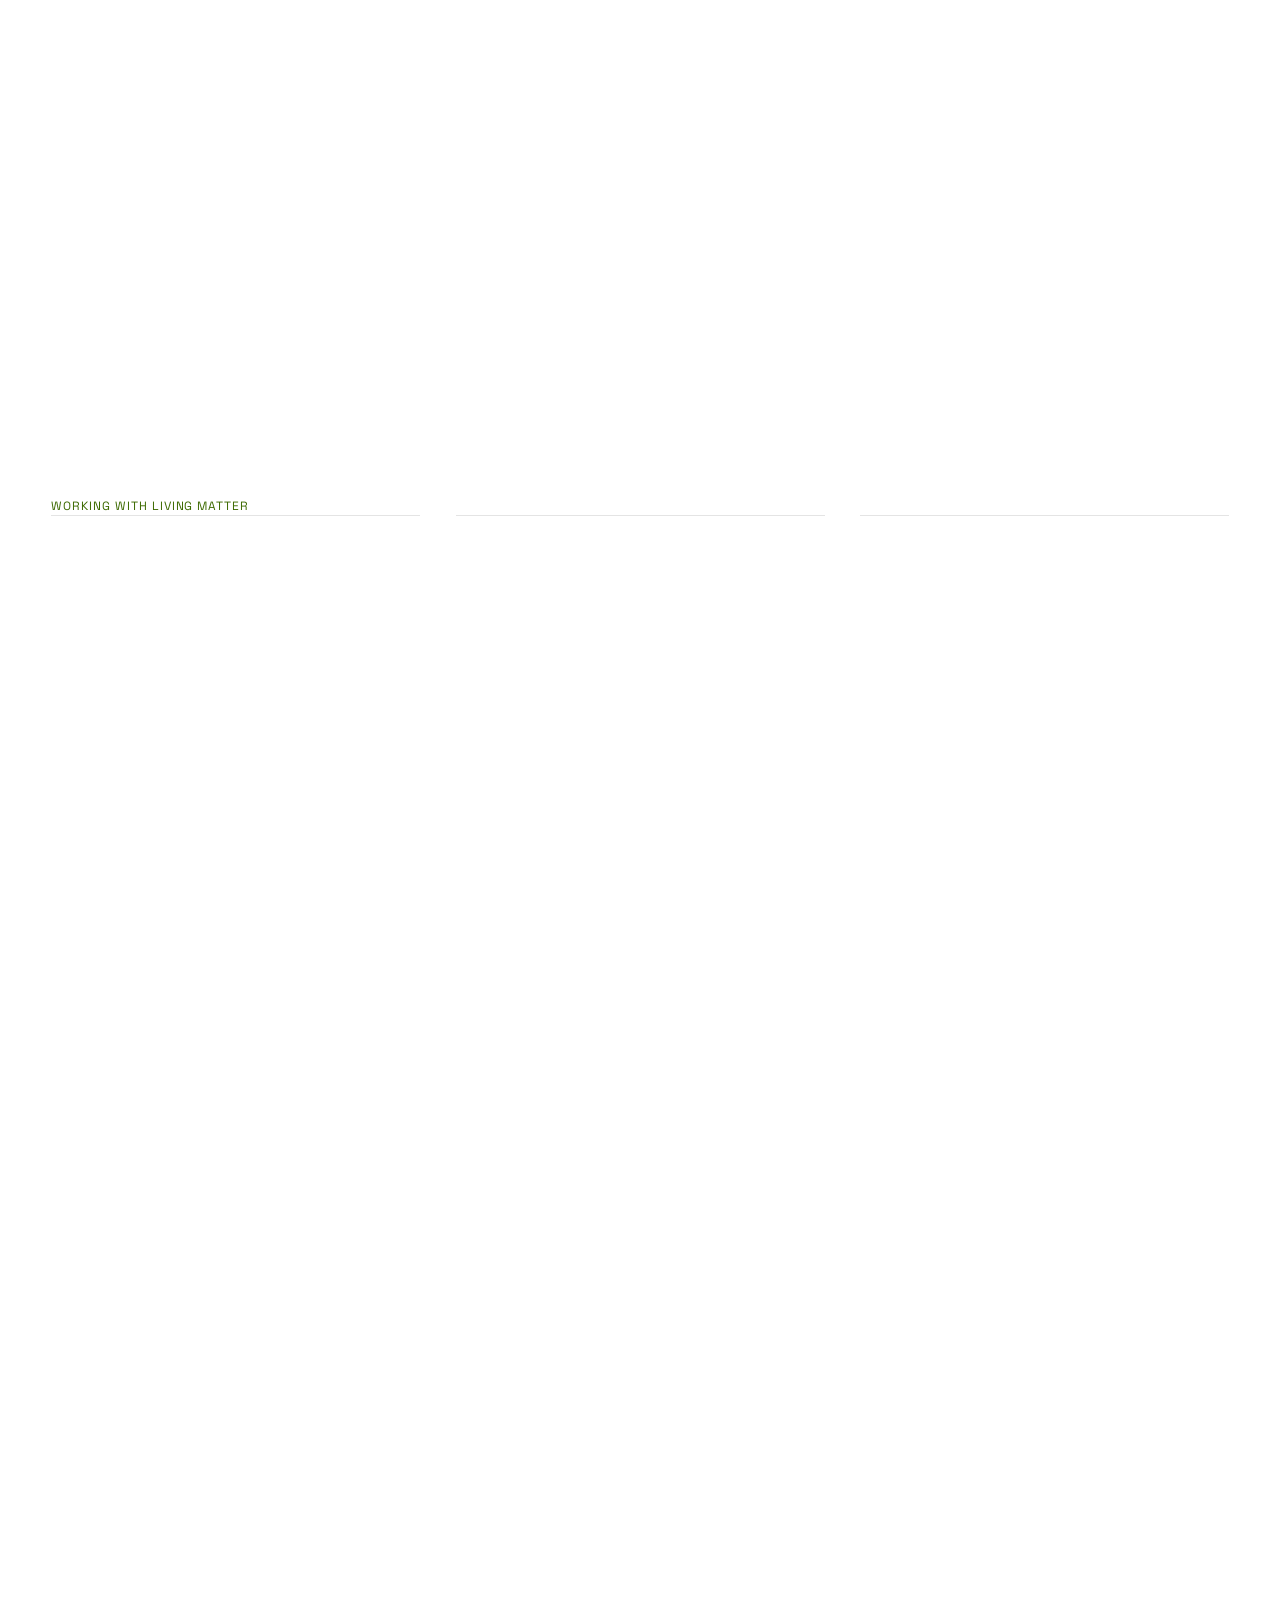
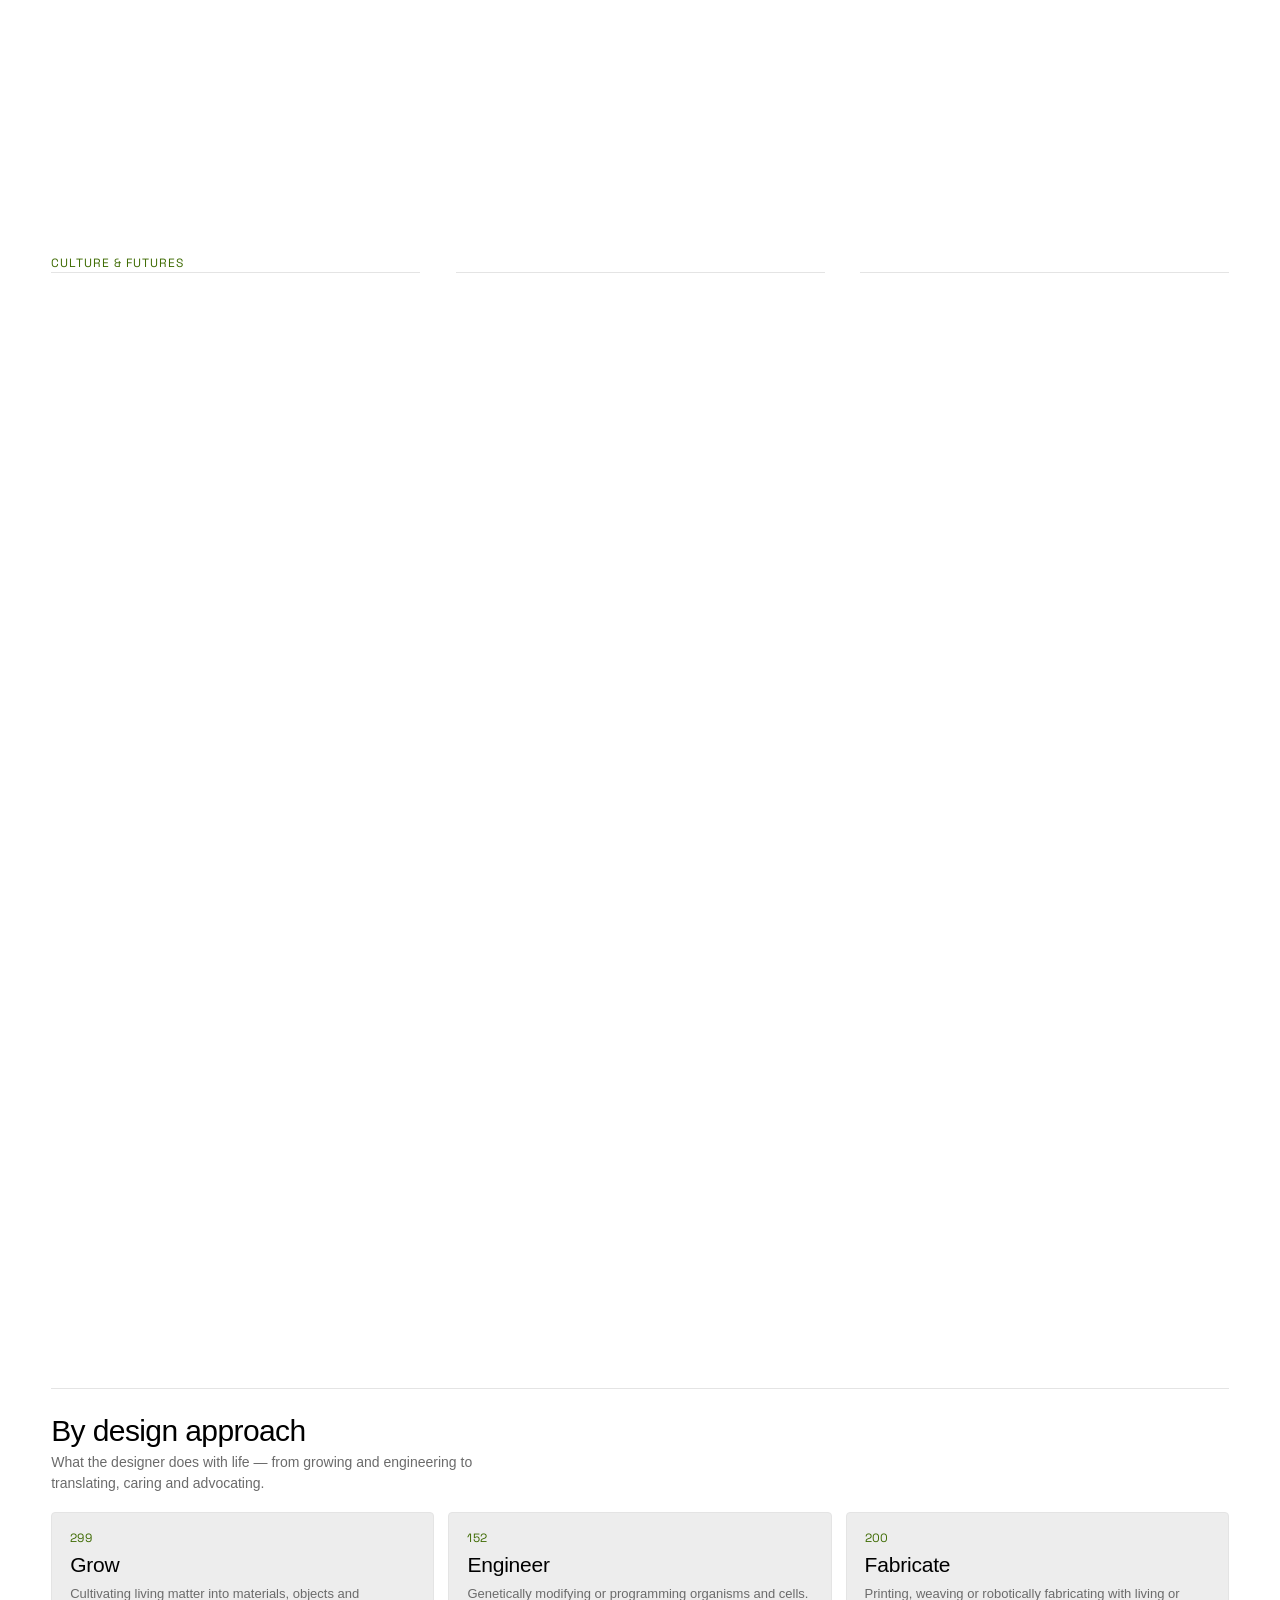
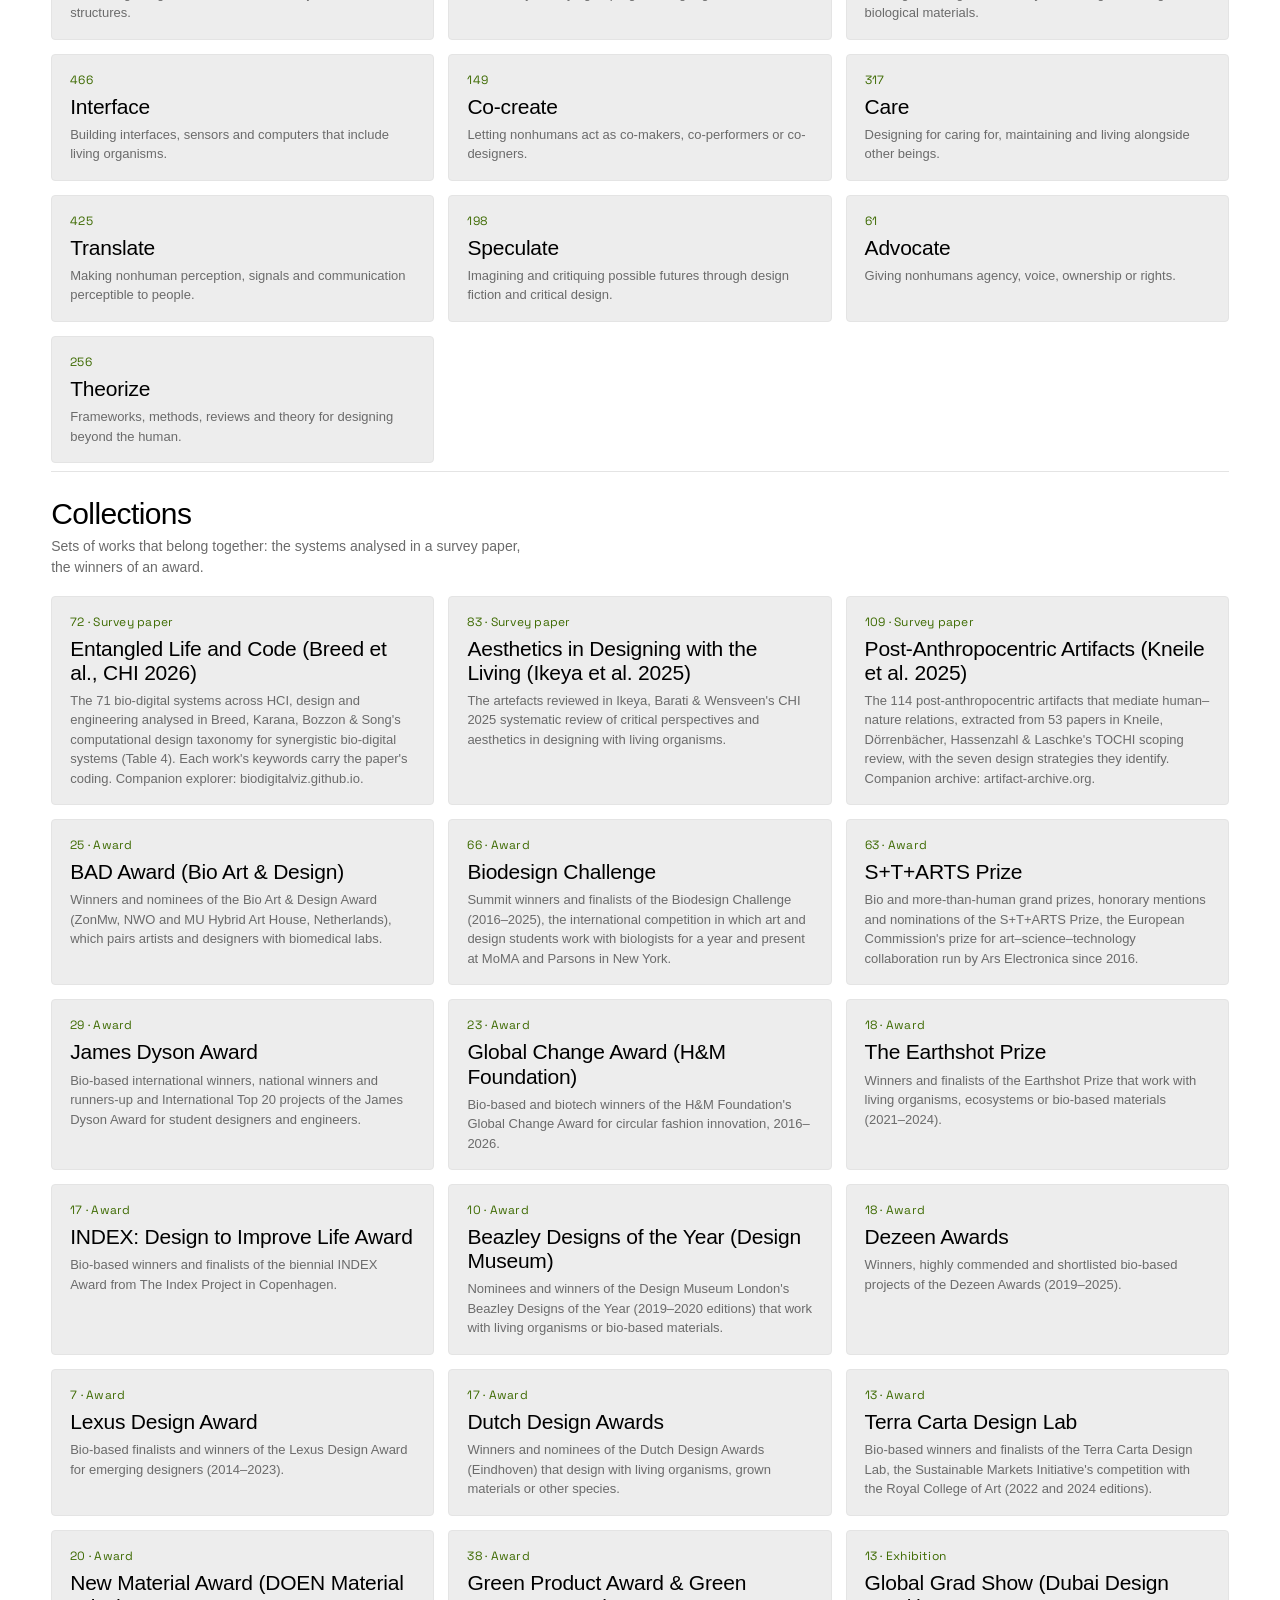
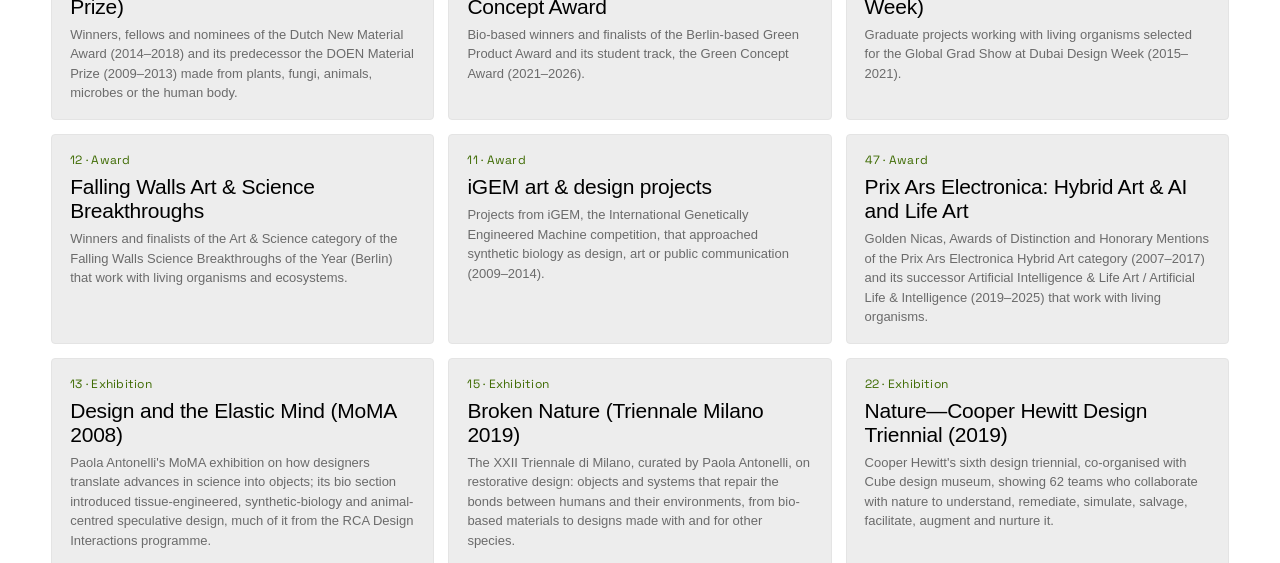
==== commit 490e8d3a: "feat(taxonomy): 9 fields in 3 groups — new Eco Art, Speculation & Politics, AI × Nonhuman; MTH Desig" ====
--- a/index.html
+++ b/index.html
@@ -4,14 +4,14 @@
 <meta charset="utf-8">
 <meta name="viewport" content="width=device-width, initial-scale=1, viewport-fit=cover">
 <title>More than Human Inspire</title>
-<meta name="description" content="More-than-Human Design, Bio Design, Human × Biocomputing and Organoid Computing Design: papers, prototypes, artworks and products with images, videos and paper links. By Reality Design Lab.">
+<meta name="description" content="More-than-Human Design, Animal–Computer Interaction, Human–Nature Interaction, Bio Design, Biocomputing, Organoid Computing, Eco Art, Speculation & Politics and AI × Nonhuman: papers, prototypes, artworks and products with images, videos and paper links. By Reality Design Lab.">
 <meta property="og:title" content="More than Human Inspire">
 <meta property="og:description" content="Design with more than humans: fungi that compute, bacteria that dye, plants that sense, neurons that learn. A bilingual gallery by Reality Design Lab.">
 <link rel="alternate" type="text/markdown" href="catalog.md" title="Full catalog for AI (Markdown)">
 <link rel="preconnect" href="https://fonts.googleapis.com">
 <link rel="preconnect" href="https://fonts.gstatic.com" crossorigin>
 <link href="https://fonts.googleapis.com/css2?family=Space+Grotesk:wght@400;500&display=swap" rel="stylesheet">
-<link rel="stylesheet" href="assets/app.css?v=1790677430">
+<link rel="stylesheet" href="assets/app.css?v=1790699727">
 </head>
 <body>
 
@@ -83,9 +83,9 @@
 
 <div class="toast mono" id="toast" role="status" hidden></div>
 
-<script src="data/entries.js?v=1790677430"></script>
-<script src="assets/i18n.js?v=1790677430"></script>
-<script src="assets/export.js?v=1790677430"></script>
-<script src="assets/app.js?v=1790677430"></script>
+<script src="data/entries.js?v=1790699727"></script>
+<script src="assets/i18n.js?v=1790699727"></script>
+<script src="assets/export.js?v=1790699727"></script>
+<script src="assets/app.js?v=1790699727"></script>
 </body>
 </html>
--- a/assets/app.css
+++ b/assets/app.css
@@ -316,6 +316,8 @@
 .keys__lede { color: var(--muted); max-width: 62ch; margin: 0 0 18px; font-size: 15px; }
 .atlas { display: grid; grid-template-columns: minmax(0, 1fr); gap: 0 48px; }
 @media (min-width: 900px) { .atlas { grid-template-columns: repeat(2, minmax(0, 1fr)); } }
+@media (min-width: 1200px) { .atlas { grid-template-columns: repeat(3, minmax(0, 1fr)); gap: 0 36px; } }
+.atlas__group { font-size: 12px; font-weight: 400; letter-spacing: .08em; text-transform: uppercase; color: var(--accent-text); margin: 34px 0 0; }
 .fieldcard { border-top: 1px solid var(--line); padding: 26px 0 34px; display: grid; grid-template-columns: minmax(0, 1fr); gap: 16px; }
 .fieldcard__media { position: relative; display: grid; grid-template-columns: 2fr 1fr; grid-template-rows: 1fr 1fr; gap: 3px; aspect-ratio: 16 / 8; overflow: hidden; border-radius: 3px; background: var(--bg-2); border: 0; padding: 0; }
 .fieldcard__media:hover .br, .fieldcard__media:focus-visible .br { opacity: 1; }
